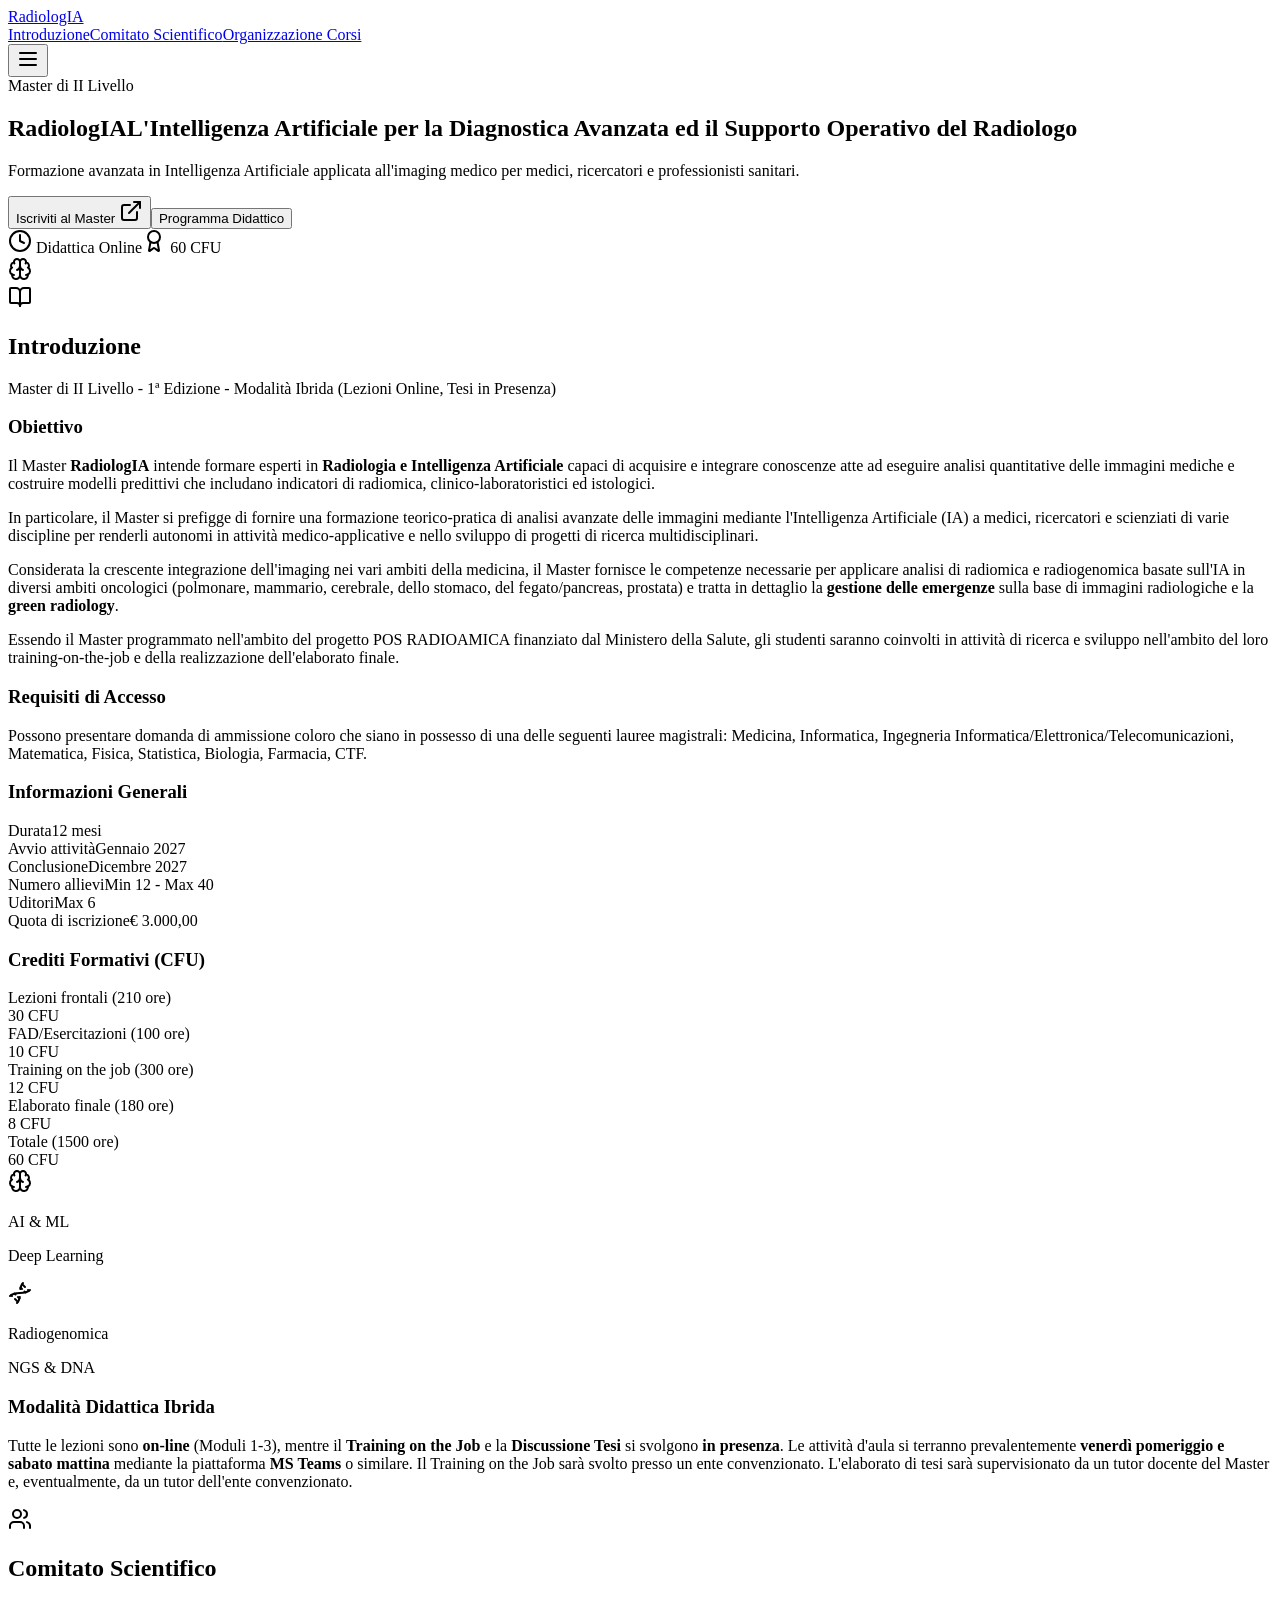
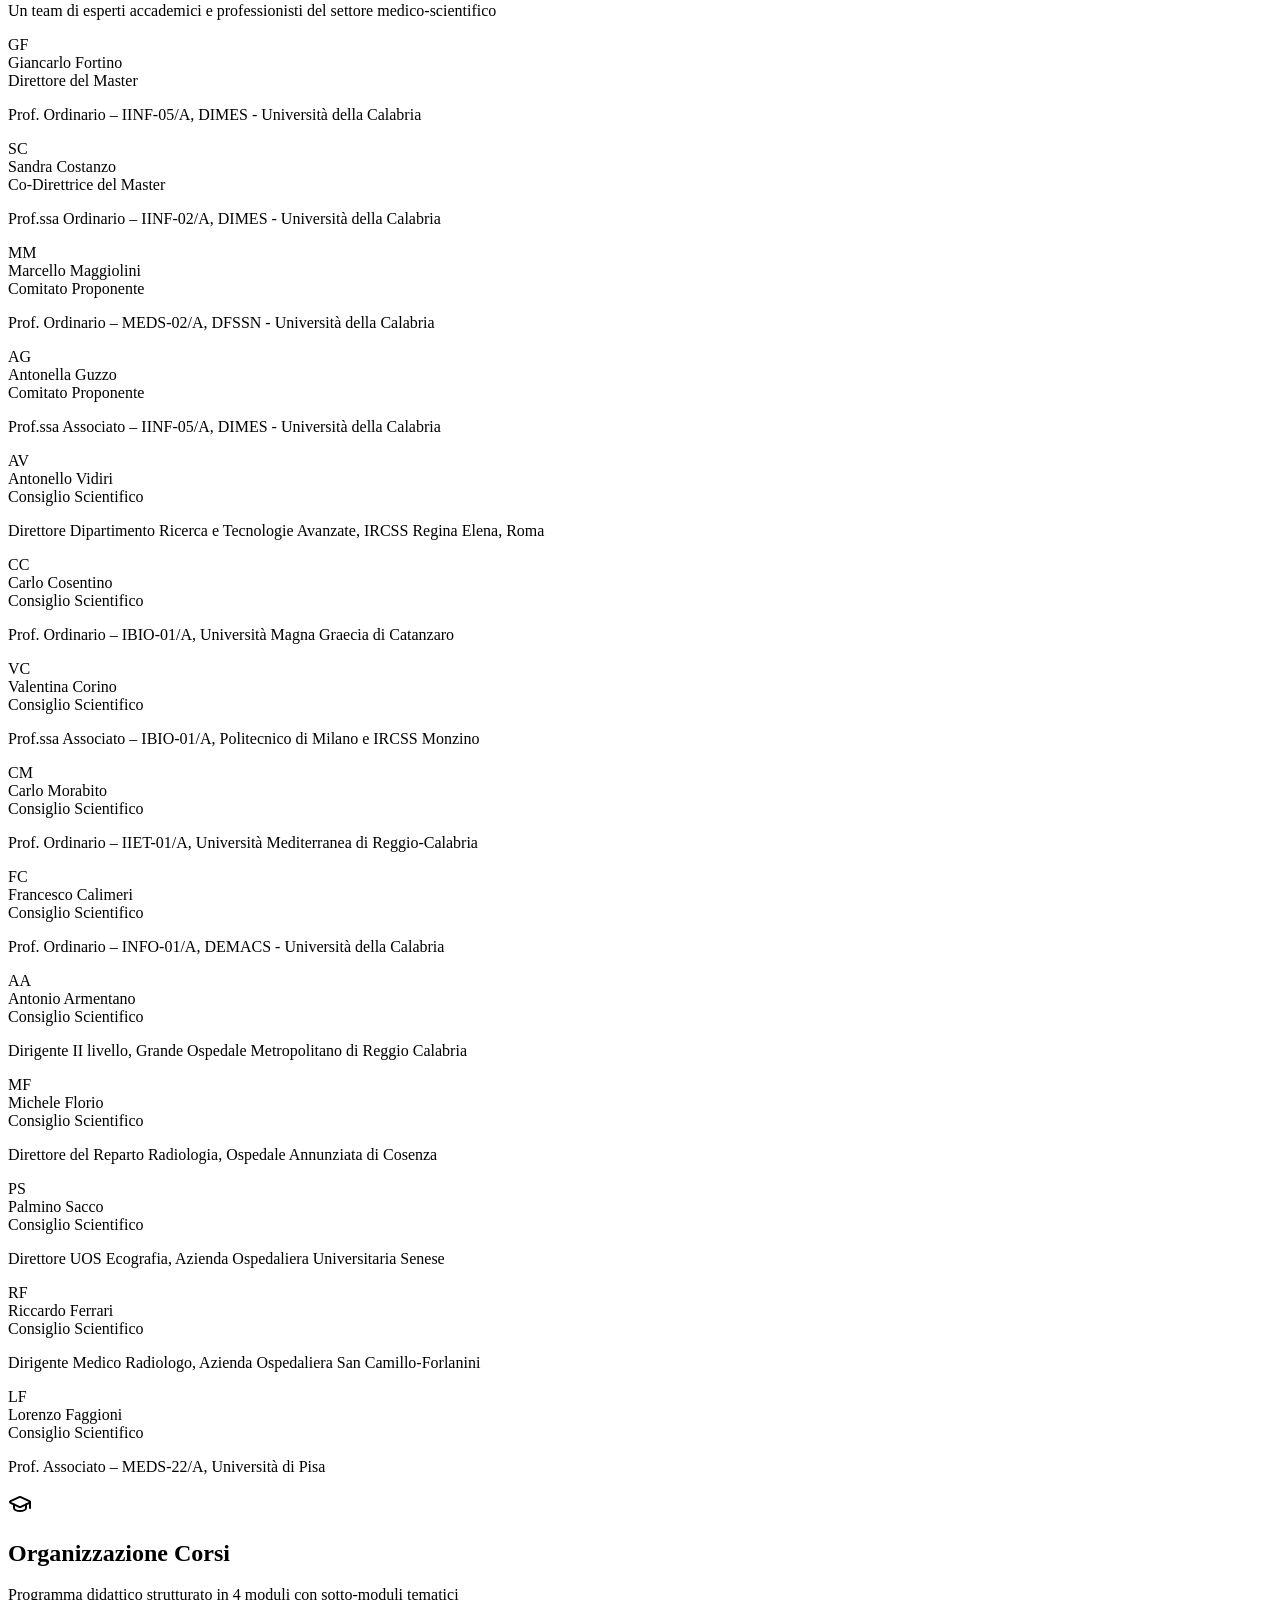
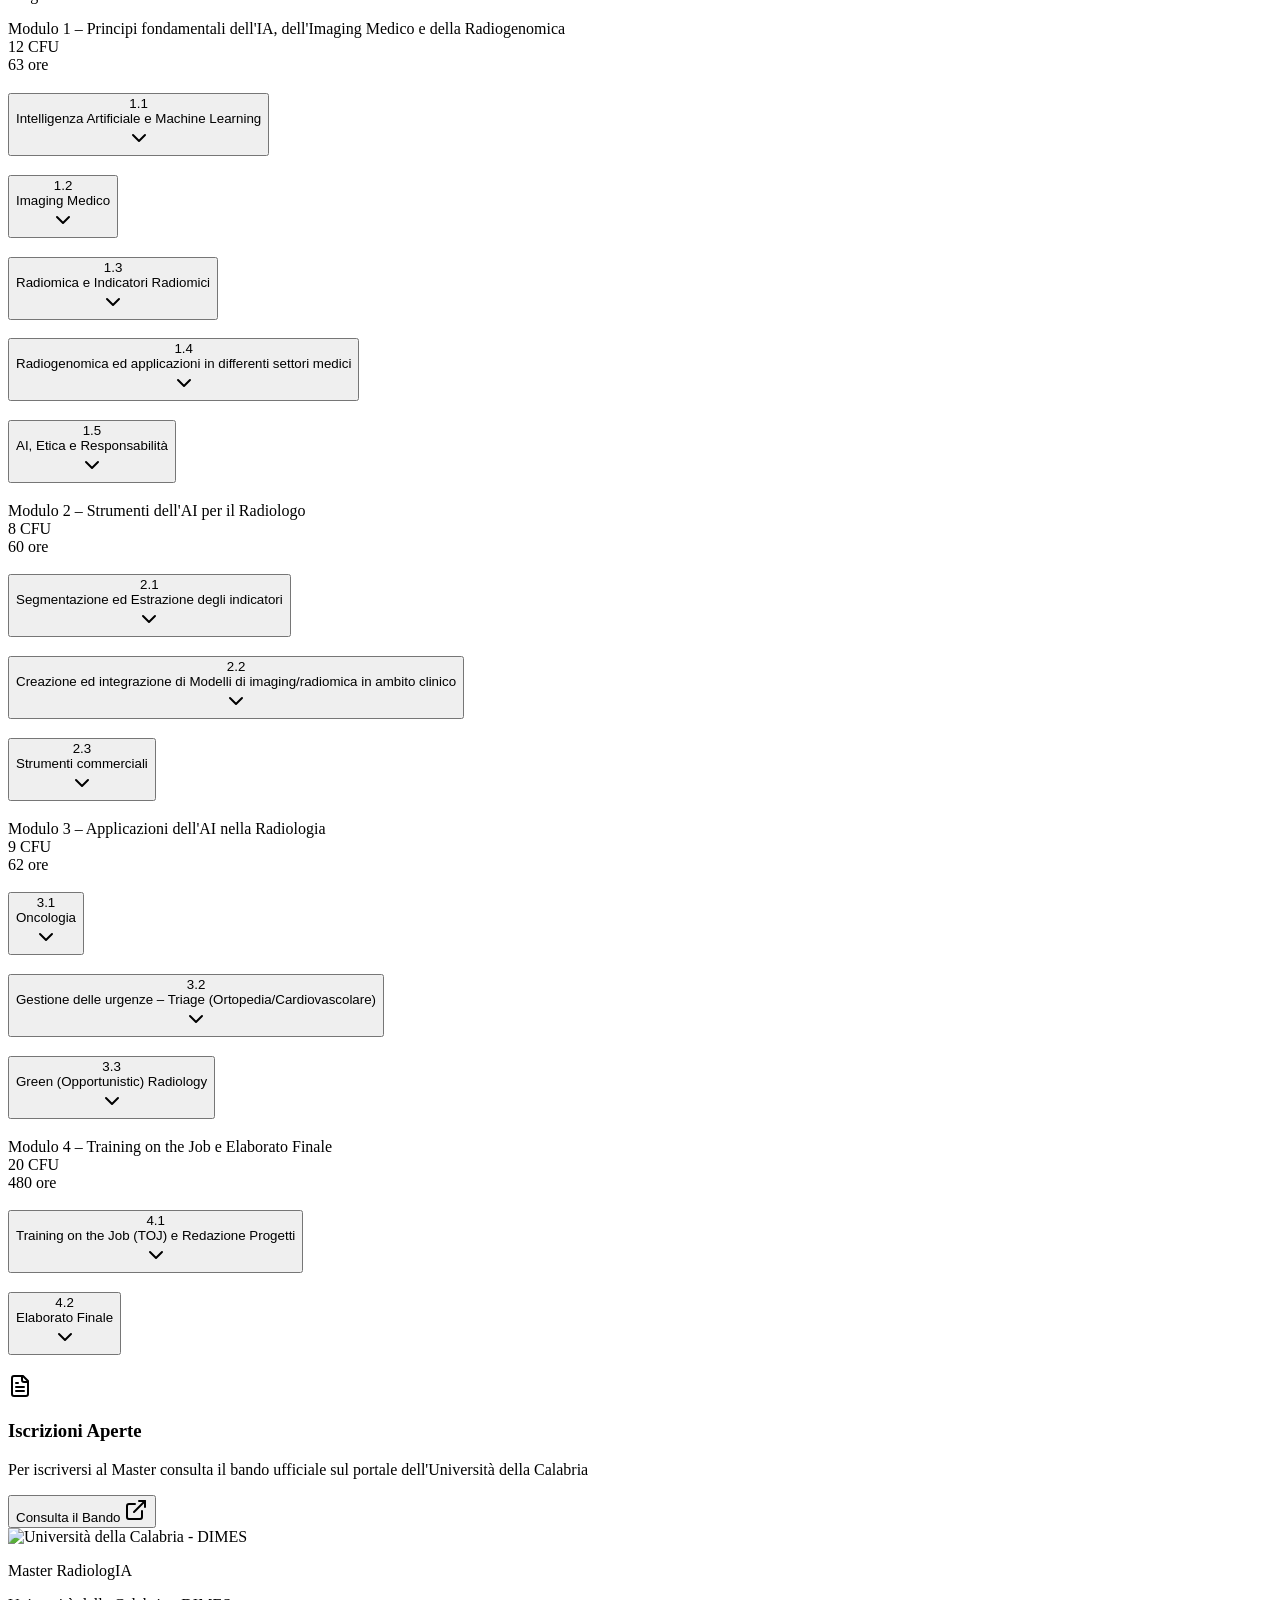
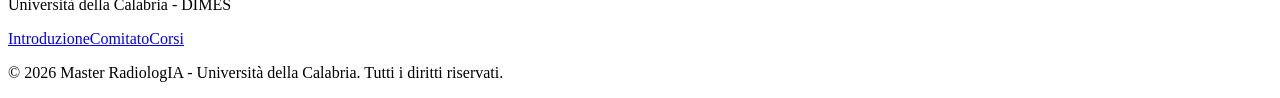
==== index.html @ f0e992d7 "Updates" ====
<!doctype html><html lang="en"><head><meta charset="utf-8"/><meta name="viewport" content="width=device-width,initial-scale=1"/><meta name="theme-color" content="#000000"/><meta name="description" content="A product of emergent.sh"/><link rel="preconnect" href="https://fonts.googleapis.com"/><link rel="preconnect" href="https://fonts.gstatic.com" crossorigin/><link href="https://fonts.googleapis.com/css2?family=Inter:wght@600&display=swap" rel="stylesheet"/><link rel="icon" type="image/png" href="./favicon.png"/><title>RadiologIA</title><meta name="description" content="Radiologia"/><script>window.addEventListener("error",function(e){e.error instanceof DOMException&&"DataCloneError"===e.error.name&&e.message&&e.message.includes("PerformanceServerTiming")&&(e.stopImmediatePropagation(),e.preventDefault())},!0)</script><script src="https://assets.emergent.sh/scripts/emergent-main.js"></script><script defer="defer" src="./static/js/main.edaabd0a.js"></script><link href="./static/css/main.65064b94.css" rel="stylesheet"></head><body><noscript>You need to enable JavaScript to run this app.</noscript><div id="root"></div><script>!function(e,t){var r,s,o,i;t.__SV||(window.posthog=t,t._i=[],t.init=function(n,a,p){function c(e,t){var r=t.split(".");2==r.length&&(e=e[r[0]],t=r[1]),e[t]=function(){e.push([t].concat(Array.prototype.slice.call(arguments,0)))}}(o=e.createElement("script")).type="text/javascript",o.crossOrigin="anonymous",o.async=!0,o.src=a.api_host.replace(".i.posthog.com","-assets.i.posthog.com")+"/static/array.js",(i=e.getElementsByTagName("script")[0]).parentNode.insertBefore(o,i);var g=t;for(void 0!==p?g=t[p]=[]:p="posthog",g.people=g.people||[],g.toString=function(e){var t="posthog";return"posthog"!==p&&(t+="."+p),e||(t+=" (stub)"),t},g.people.toString=function(){return g.toString(1)+".people (stub)"},r="init me ws ys ps bs capture je Di ks register register_once register_for_session unregister unregister_for_session Ps getFeatureFlag getFeatureFlagPayload isFeatureEnabled reloadFeatureFlags updateEarlyAccessFeatureEnrollment getEarlyAccessFeatures on onFeatureFlags onSurveysLoaded onSessionId getSurveys getActiveMatchingSurveys renderSurvey canRenderSurvey canRenderSurveyAsync identify setPersonProperties group resetGroups setPersonPropertiesForFlags resetPersonPropertiesForFlags setGroupPropertiesForFlags resetGroupPropertiesForFlags reset get_distinct_id getGroups get_session_id get_session_replay_url alias set_config startSessionRecording stopSessionRecording sessionRecordingStarted captureException loadToolbar get_property getSessionProperty Es $s createPersonProfile Is opt_in_capturing opt_out_capturing has_opted_in_capturing has_opted_out_capturing clear_opt_in_out_capturing Ss debug xs getPageViewId captureTraceFeedback captureTraceMetric".split(" "),s=0;s<r.length;s++)c(g,r[s]);t._i.push([n,a,p])},t.__SV=1)}(document,window.posthog||[]),posthog.init("phc_xAvL2Iq4tFmANRE7kzbKwaSqp1HJjN7x48s3vr0CMjs",{api_host:"https://us.i.posthog.com",person_profiles:"identified_only",session_recording:{recordCrossOriginIframes:!0,capturePerformance:!1}})</script></body></html>
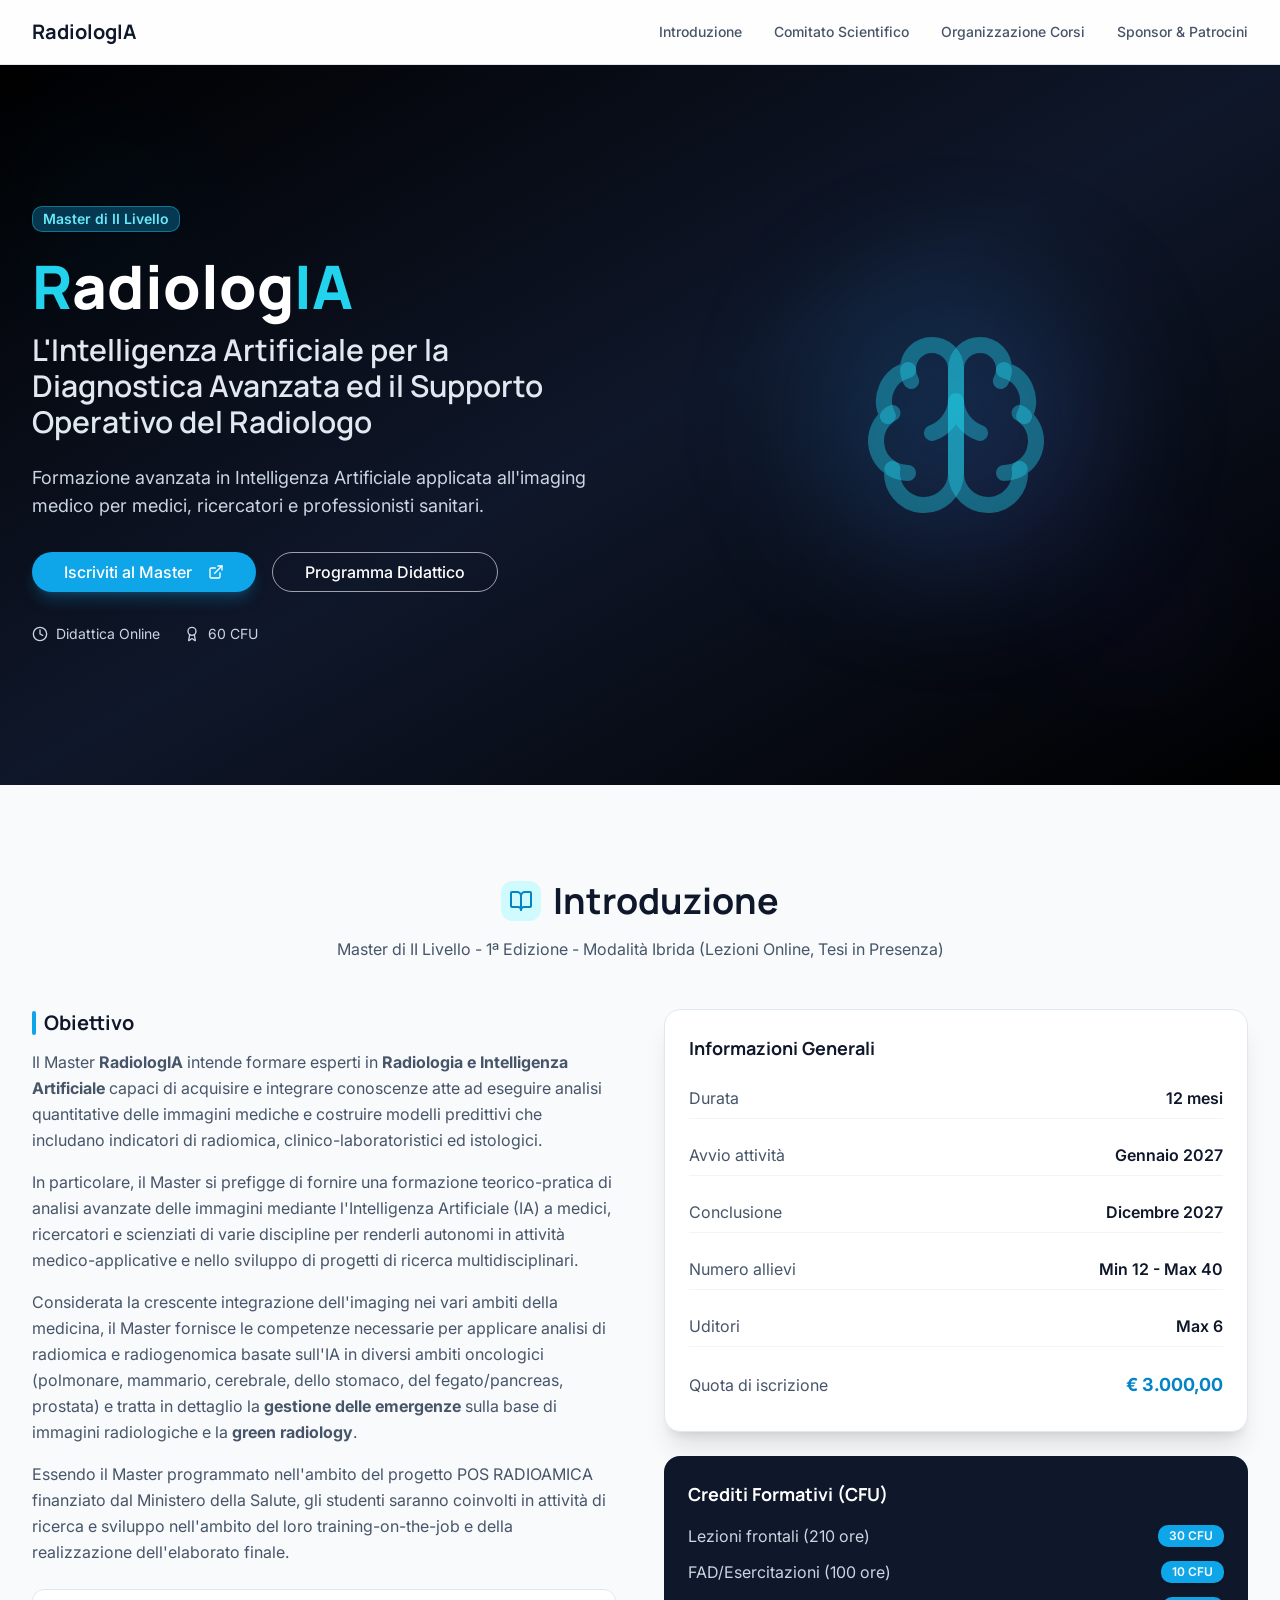
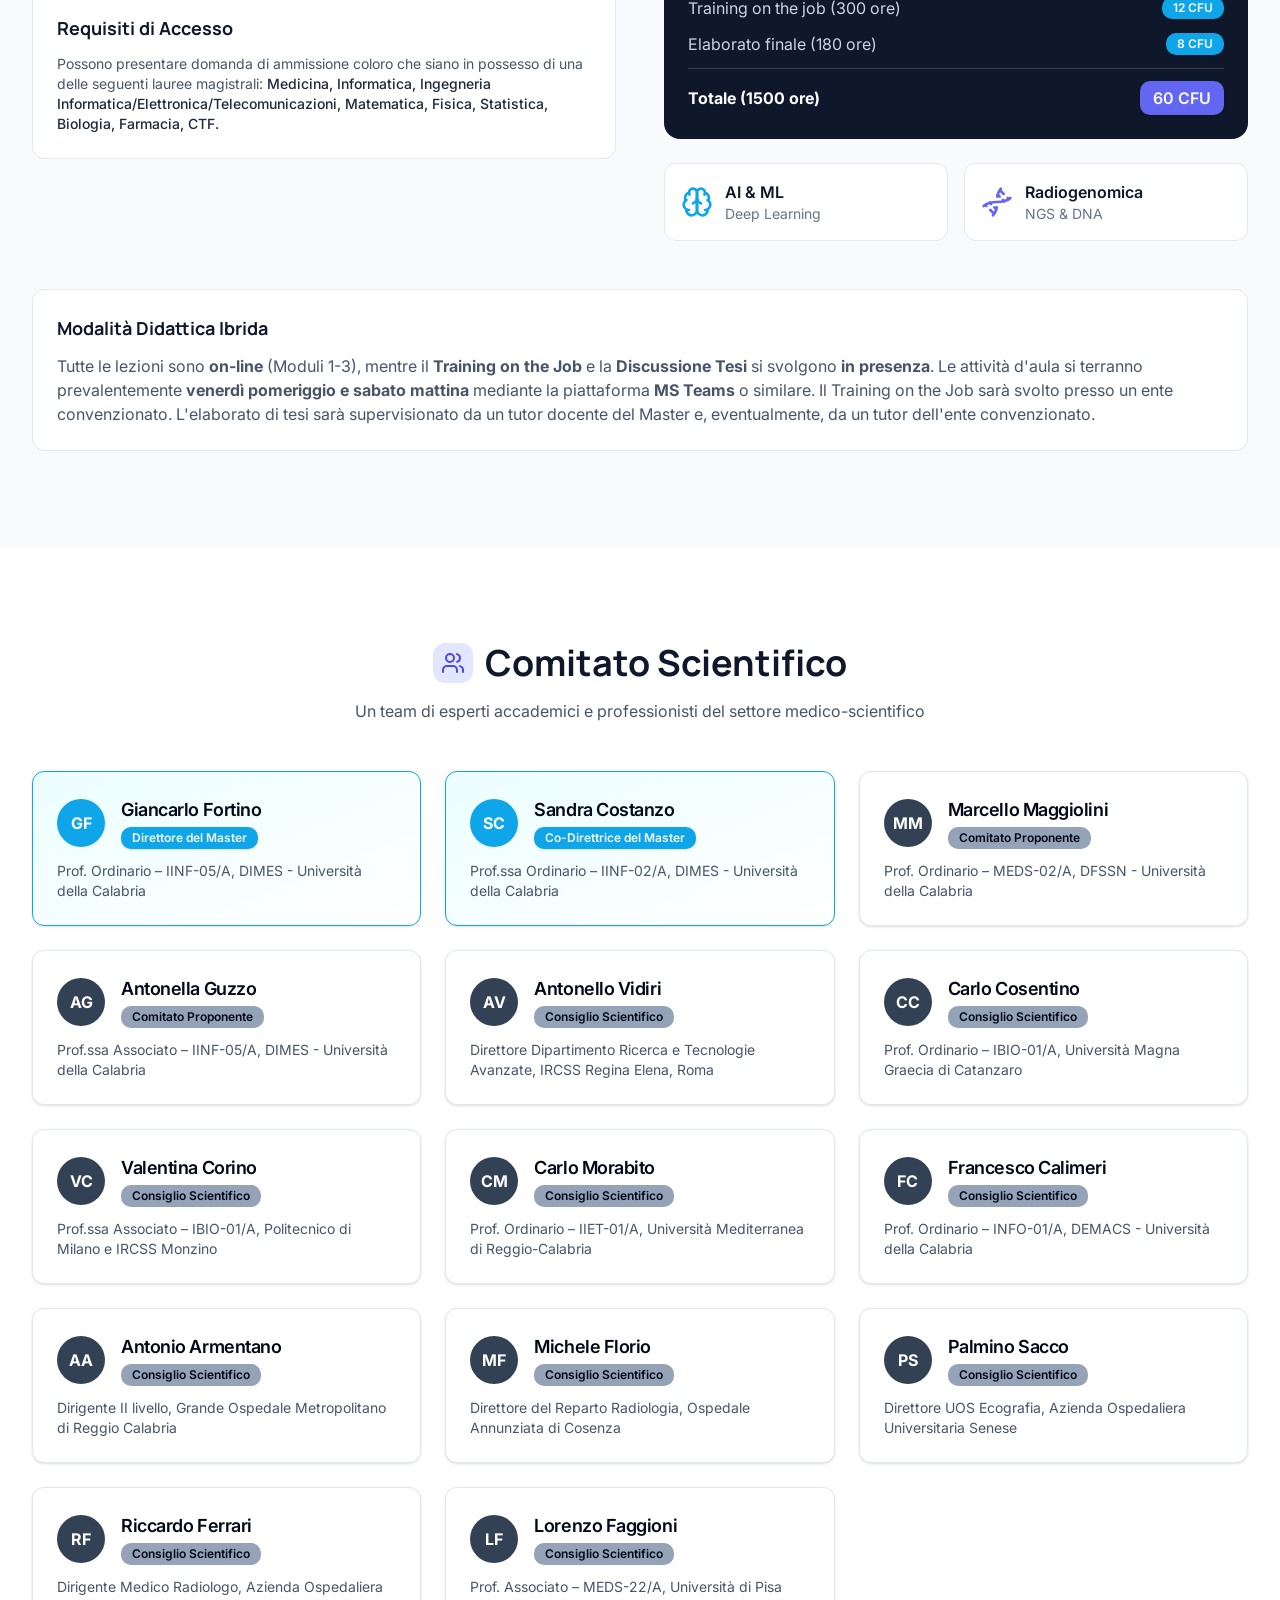
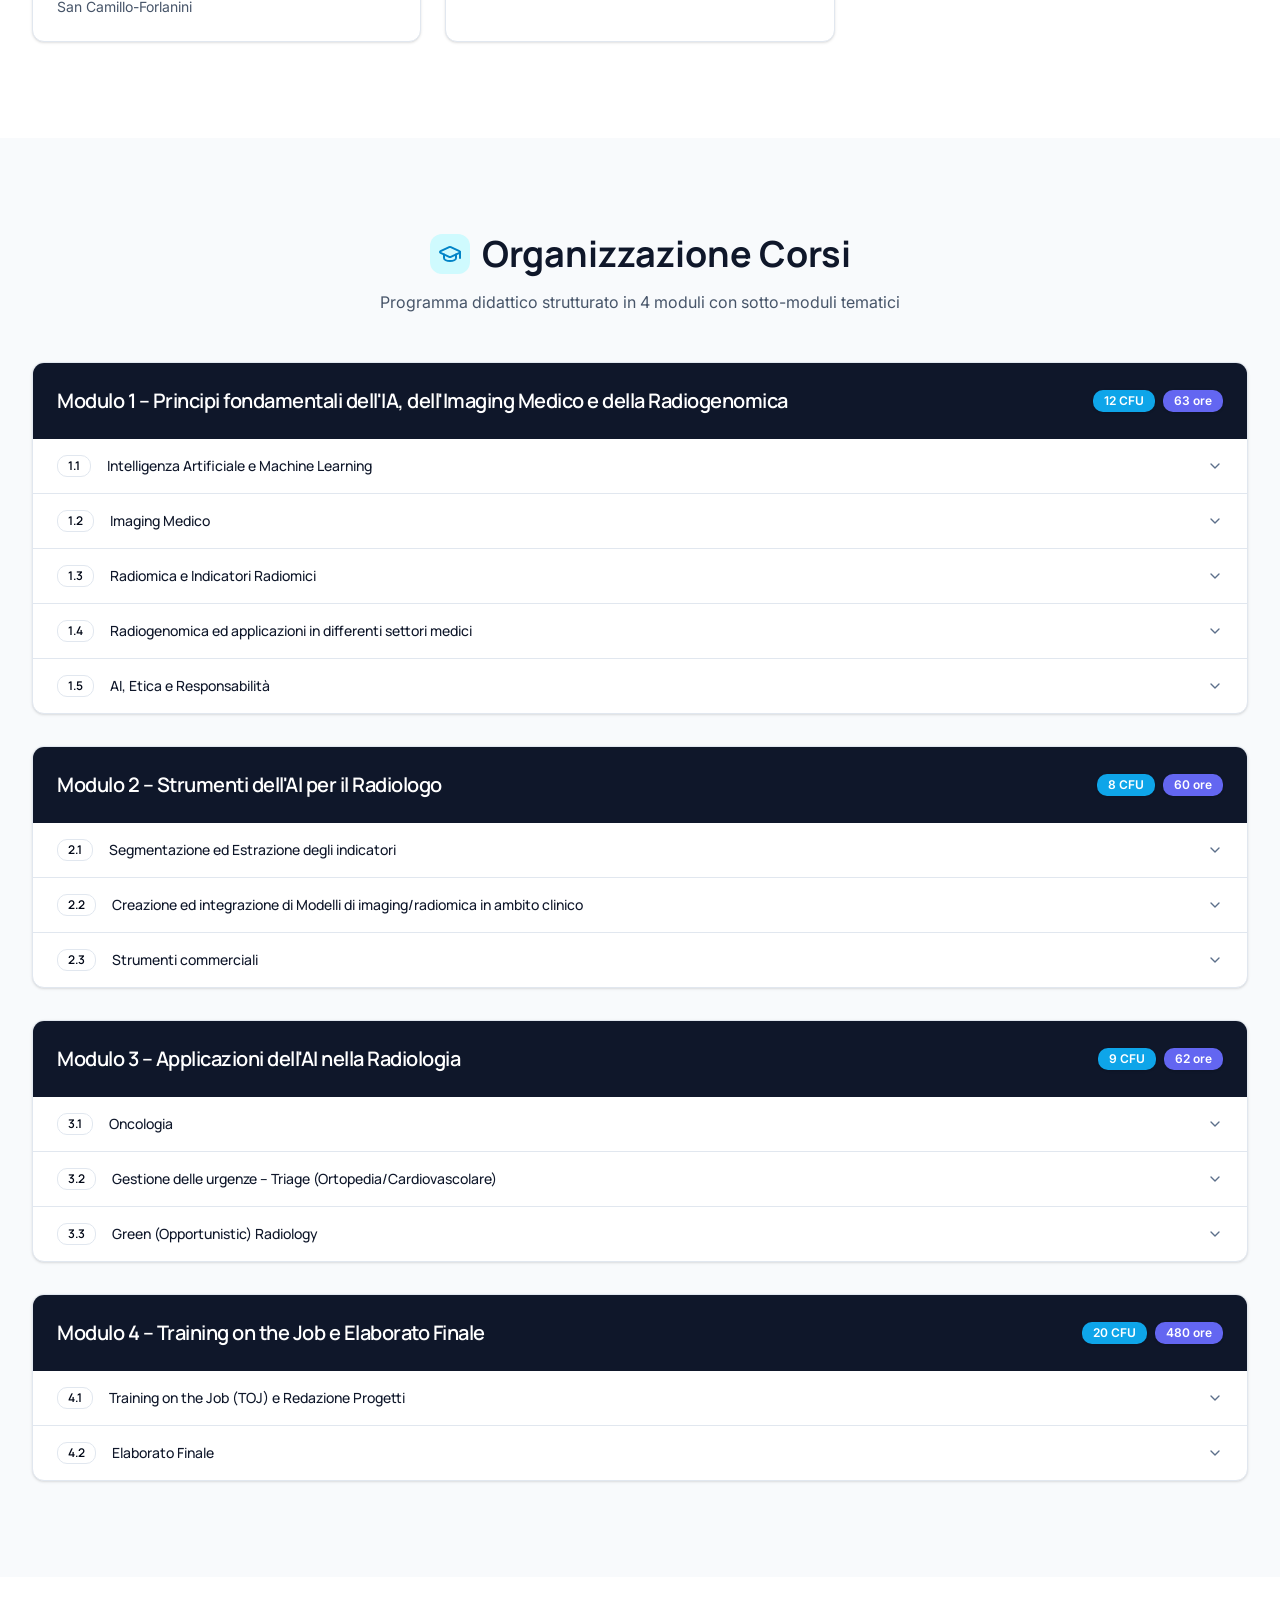
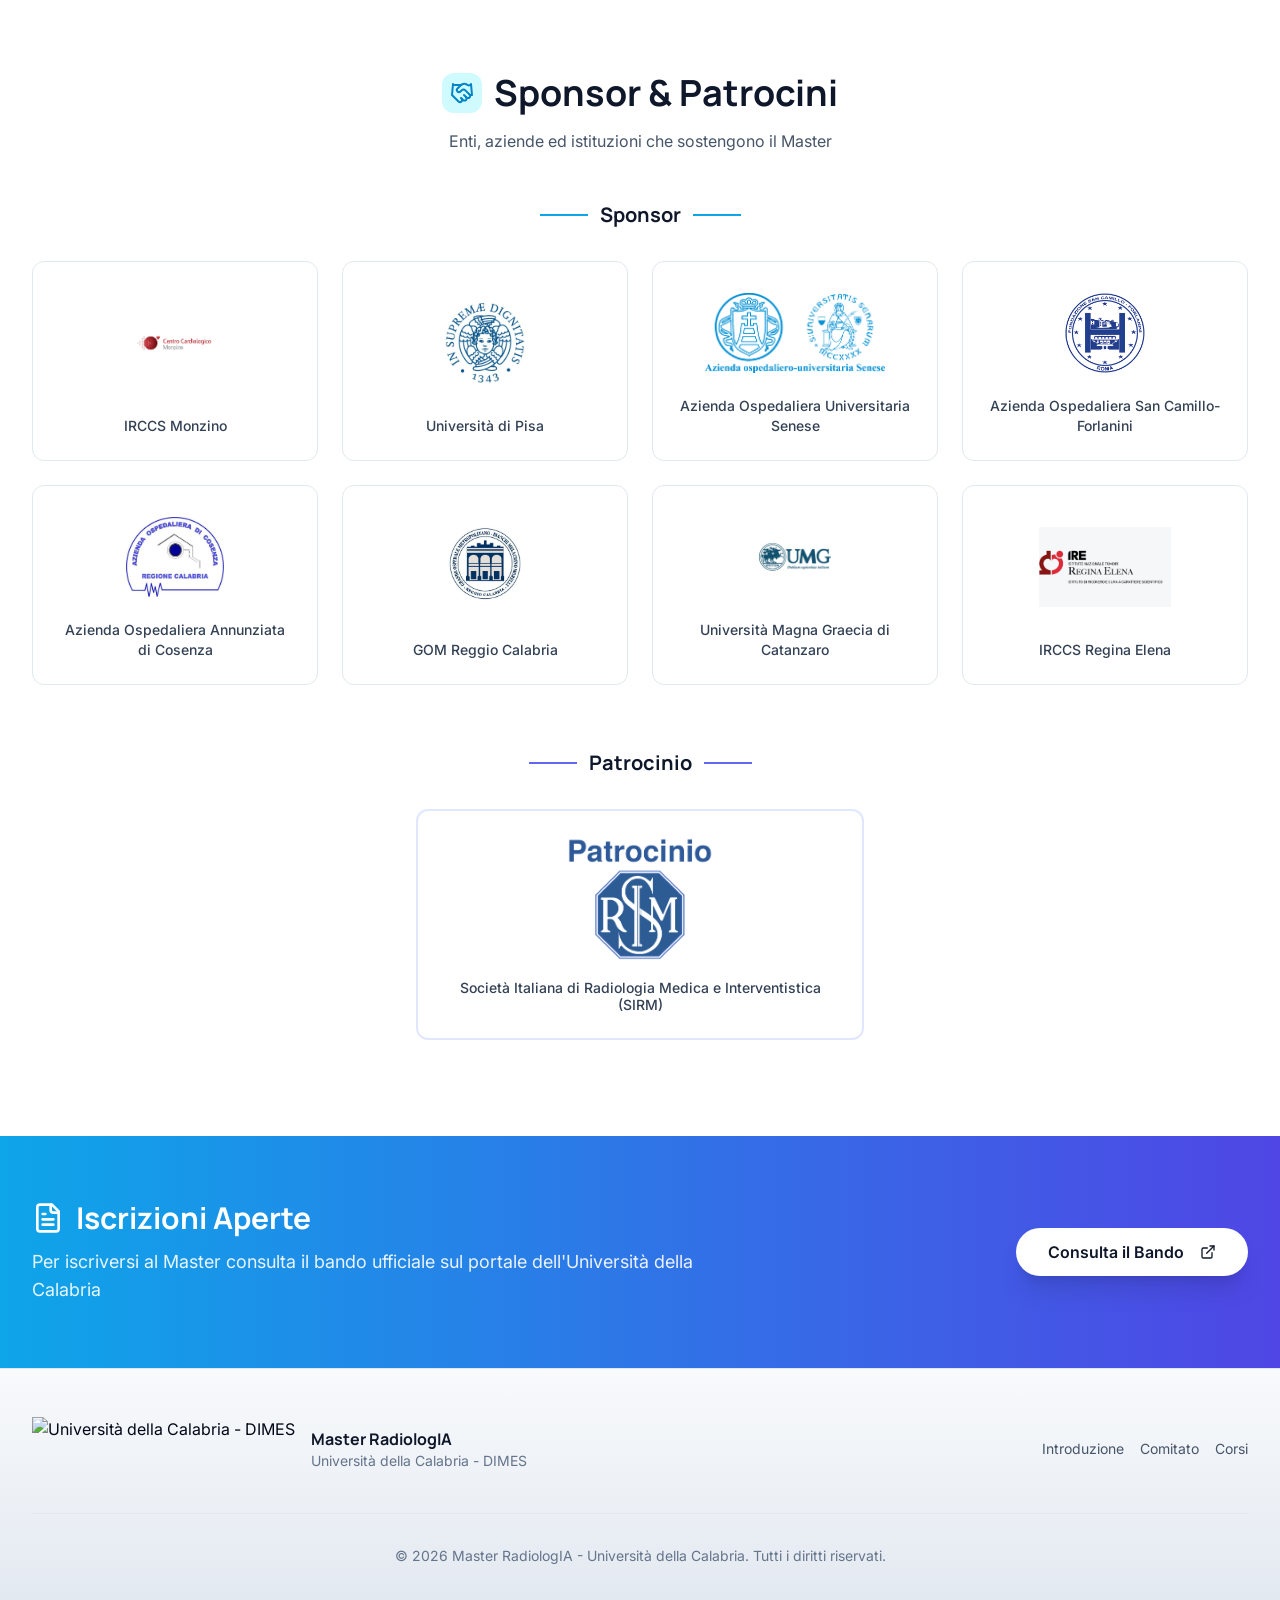
==== commit 796708e4: "Updates" ====
--- a/index.html
+++ b/index.html
@@ -1 +1 @@
-<!doctype html><html lang="en"><head><meta charset="utf-8"/><meta name="viewport" content="width=device-width,initial-scale=1"/><meta name="theme-color" content="#000000"/><meta name="description" content="A product of emergent.sh"/><link rel="preconnect" href="https://fonts.googleapis.com"/><link rel="preconnect" href="https://fonts.gstatic.com" crossorigin/><link href="https://fonts.googleapis.com/css2?family=Inter:wght@600&display=swap" rel="stylesheet"/><link rel="icon" type="image/png" href="./favicon.png"/><title>RadiologIA</title><meta name="description" content="Radiologia"/><script>window.addEventListener("error",function(e){e.error instanceof DOMException&&"DataCloneError"===e.error.name&&e.message&&e.message.includes("PerformanceServerTiming")&&(e.stopImmediatePropagation(),e.preventDefault())},!0)</script><script src="https://assets.emergent.sh/scripts/emergent-main.js"></script><script defer="defer" src="./static/js/main.edaabd0a.js"></script><link href="./static/css/main.65064b94.css" rel="stylesheet"></head><body><noscript>You need to enable JavaScript to run this app.</noscript><div id="root"></div><script>!function(e,t){var r,s,o,i;t.__SV||(window.posthog=t,t._i=[],t.init=function(n,a,p){function c(e,t){var r=t.split(".");2==r.length&&(e=e[r[0]],t=r[1]),e[t]=function(){e.push([t].concat(Array.prototype.slice.call(arguments,0)))}}(o=e.createElement("script")).type="text/javascript",o.crossOrigin="anonymous",o.async=!0,o.src=a.api_host.replace(".i.posthog.com","-assets.i.posthog.com")+"/static/array.js",(i=e.getElementsByTagName("script")[0]).parentNode.insertBefore(o,i);var g=t;for(void 0!==p?g=t[p]=[]:p="posthog",g.people=g.people||[],g.toString=function(e){var t="posthog";return"posthog"!==p&&(t+="."+p),e||(t+=" (stub)"),t},g.people.toString=function(){return g.toString(1)+".people (stub)"},r="init me ws ys ps bs capture je Di ks register register_once register_for_session unregister unregister_for_session Ps getFeatureFlag getFeatureFlagPayload isFeatureEnabled reloadFeatureFlags updateEarlyAccessFeatureEnrollment getEarlyAccessFeatures on onFeatureFlags onSurveysLoaded onSessionId getSurveys getActiveMatchingSurveys renderSurvey canRenderSurvey canRenderSurveyAsync identify setPersonProperties group resetGroups setPersonPropertiesForFlags resetPersonPropertiesForFlags setGroupPropertiesForFlags resetGroupPropertiesForFlags reset get_distinct_id getGroups get_session_id get_session_replay_url alias set_config startSessionRecording stopSessionRecording sessionRecordingStarted captureException loadToolbar get_property getSessionProperty Es $s createPersonProfile Is opt_in_capturing opt_out_capturing has_opted_in_capturing has_opted_out_capturing clear_opt_in_out_capturing Ss debug xs getPageViewId captureTraceFeedback captureTraceMetric".split(" "),s=0;s<r.length;s++)c(g,r[s]);t._i.push([n,a,p])},t.__SV=1)}(document,window.posthog||[]),posthog.init("phc_xAvL2Iq4tFmANRE7kzbKwaSqp1HJjN7x48s3vr0CMjs",{api_host:"https://us.i.posthog.com",person_profiles:"identified_only",session_recording:{recordCrossOriginIframes:!0,capturePerformance:!1}})</script></body></html>+<!doctype html><html lang="en"><head><meta charset="utf-8"/><meta name="viewport" content="width=device-width,initial-scale=1"/><meta name="theme-color" content="#000000"/><meta name="description" content="A product of emergent.sh"/><link rel="preconnect" href="https://fonts.googleapis.com"/><link rel="preconnect" href="https://fonts.gstatic.com" crossorigin/><link href="https://fonts.googleapis.com/css2?family=Inter:wght@600&display=swap" rel="stylesheet"/><title>Emergent | Fullstack App</title><script>window.addEventListener("error",function(e){e.error instanceof DOMException&&"DataCloneError"===e.error.name&&e.message&&e.message.includes("PerformanceServerTiming")&&(e.stopImmediatePropagation(),e.preventDefault())},!0)</script><script src="https://assets.emergent.sh/scripts/emergent-main.js"></script><script defer="defer" src="./static/js/main.3acfd3df.js"></script><link href="./static/css/main.65443273.css" rel="stylesheet"></head><body><noscript>You need to enable JavaScript to run this app.</noscript><div id="root"></div><script>!function(e,t){var r,s,o,i;t.__SV||(window.posthog=t,t._i=[],t.init=function(n,a,p){function c(e,t){var r=t.split(".");2==r.length&&(e=e[r[0]],t=r[1]),e[t]=function(){e.push([t].concat(Array.prototype.slice.call(arguments,0)))}}(o=e.createElement("script")).type="text/javascript",o.crossOrigin="anonymous",o.async=!0,o.src=a.api_host.replace(".i.posthog.com","-assets.i.posthog.com")+"/static/array.js",(i=e.getElementsByTagName("script")[0]).parentNode.insertBefore(o,i);var g=t;for(void 0!==p?g=t[p]=[]:p="posthog",g.people=g.people||[],g.toString=function(e){var t="posthog";return"posthog"!==p&&(t+="."+p),e||(t+=" (stub)"),t},g.people.toString=function(){return g.toString(1)+".people (stub)"},r="init me ws ys ps bs capture je Di ks register register_once register_for_session unregister unregister_for_session Ps getFeatureFlag getFeatureFlagPayload isFeatureEnabled reloadFeatureFlags updateEarlyAccessFeatureEnrollment getEarlyAccessFeatures on onFeatureFlags onSurveysLoaded onSessionId getSurveys getActiveMatchingSurveys renderSurvey canRenderSurvey canRenderSurveyAsync identify setPersonProperties group resetGroups setPersonPropertiesForFlags resetPersonPropertiesForFlags setGroupPropertiesForFlags resetGroupPropertiesForFlags reset get_distinct_id getGroups get_session_id get_session_replay_url alias set_config startSessionRecording stopSessionRecording sessionRecordingStarted captureException loadToolbar get_property getSessionProperty Es $s createPersonProfile Is opt_in_capturing opt_out_capturing has_opted_in_capturing has_opted_out_capturing clear_opt_in_out_capturing Ss debug xs getPageViewId captureTraceFeedback captureTraceMetric".split(" "),s=0;s<r.length;s++)c(g,r[s]);t._i.push([n,a,p])},t.__SV=1)}(document,window.posthog||[]),posthog.init("phc_xAvL2Iq4tFmANRE7kzbKwaSqp1HJjN7x48s3vr0CMjs",{api_host:"https://us.i.posthog.com",person_profiles:"identified_only",session_recording:{recordCrossOriginIframes:!0,capturePerformance:!1}})</script></body></html>
--- a/static/css/main.65443273.css
+++ b/static/css/main.65443273.css
@@ -0,0 +1,6 @@
+@import url(https://fonts.googleapis.com/css2?family=Inter:wght@400;500;600&family=Manrope:wght@600;700;800&display=swap);*,:after,:before{--tw-border-spacing-x:0;--tw-border-spacing-y:0;--tw-translate-x:0;--tw-translate-y:0;--tw-rotate:0;--tw-skew-x:0;--tw-skew-y:0;--tw-scale-x:1;--tw-scale-y:1;--tw-pan-x: ;--tw-pan-y: ;--tw-pinch-zoom: ;--tw-scroll-snap-strictness:proximity;--tw-gradient-from-position: ;--tw-gradient-via-position: ;--tw-gradient-to-position: ;--tw-ordinal: ;--tw-slashed-zero: ;--tw-numeric-figure: ;--tw-numeric-spacing: ;--tw-numeric-fraction: ;--tw-ring-inset: ;--tw-ring-offset-width:0px;--tw-ring-offset-color:#fff;--tw-ring-color:#3b82f680;--tw-ring-offset-shadow:0 0 #0000;--tw-ring-shadow:0 0 #0000;--tw-shadow:0 0 #0000;--tw-shadow-colored:0 0 #0000;--tw-blur: ;--tw-brightness: ;--tw-contrast: ;--tw-grayscale: ;--tw-hue-rotate: ;--tw-invert: ;--tw-saturate: ;--tw-sepia: ;--tw-drop-shadow: ;--tw-backdrop-blur: ;--tw-backdrop-brightness: ;--tw-backdrop-contrast: ;--tw-backdrop-grayscale: ;--tw-backdrop-hue-rotate: ;--tw-backdrop-invert: ;--tw-backdrop-opacity: ;--tw-backdrop-saturate: ;--tw-backdrop-sepia: ;--tw-contain-size: ;--tw-contain-layout: ;--tw-contain-paint: ;--tw-contain-style: }::backdrop{--tw-border-spacing-x:0;--tw-border-spacing-y:0;--tw-translate-x:0;--tw-translate-y:0;--tw-rotate:0;--tw-skew-x:0;--tw-skew-y:0;--tw-scale-x:1;--tw-scale-y:1;--tw-pan-x: ;--tw-pan-y: ;--tw-pinch-zoom: ;--tw-scroll-snap-strictness:proximity;--tw-gradient-from-position: ;--tw-gradient-via-position: ;--tw-gradient-to-position: ;--tw-ordinal: ;--tw-slashed-zero: ;--tw-numeric-figure: ;--tw-numeric-spacing: ;--tw-numeric-fraction: ;--tw-ring-inset: ;--tw-ring-offset-width:0px;--tw-ring-offset-color:#fff;--tw-ring-color:#3b82f680;--tw-ring-offset-shadow:0 0 #0000;--tw-ring-shadow:0 0 #0000;--tw-shadow:0 0 #0000;--tw-shadow-colored:0 0 #0000;--tw-blur: ;--tw-brightness: ;--tw-contrast: ;--tw-grayscale: ;--tw-hue-rotate: ;--tw-invert: ;--tw-saturate: ;--tw-sepia: ;--tw-drop-shadow: ;--tw-backdrop-blur: ;--tw-backdrop-brightness: ;--tw-backdrop-contrast: ;--tw-backdrop-grayscale: ;--tw-backdrop-hue-rotate: ;--tw-backdrop-invert: ;--tw-backdrop-opacity: ;--tw-backdrop-saturate: ;--tw-backdrop-sepia: ;--tw-contain-size: ;--tw-contain-layout: ;--tw-contain-paint: ;--tw-contain-style: }
+
+/*
+! tailwindcss v3.4.19 | MIT License | https://tailwindcss.com
+*/*,:after,:before{border:0 solid #e5e7eb;box-sizing:border-box}:after,:before{--tw-content:""}:host,html{-webkit-text-size-adjust:100%;font-feature-settings:normal;-webkit-tap-highlight-color:transparent;font-family:Inter,sans-serif;font-variation-settings:normal;line-height:1.5;tab-size:4}body{line-height:inherit}hr{border-top-width:1px;color:inherit;height:0}abbr:where([title]){-webkit-text-decoration:underline dotted;text-decoration:underline dotted}h1,h2,h3,h4,h5,h6{font-size:inherit;font-weight:inherit}a{color:inherit;text-decoration:inherit}b,strong{font-weight:bolder}code,kbd,pre,samp{font-feature-settings:normal;font-family:ui-monospace,SFMono-Regular,Menlo,Monaco,Consolas,Liberation Mono,Courier New,monospace;font-size:1em;font-variation-settings:normal}small{font-size:80%}sub,sup{font-size:75%;line-height:0;position:relative;vertical-align:initial}sub{bottom:-.25em}sup{top:-.5em}table{border-collapse:collapse;border-color:inherit;text-indent:0}button,input,optgroup,select,textarea{font-feature-settings:inherit;color:inherit;font-family:inherit;font-size:100%;font-variation-settings:inherit;font-weight:inherit;letter-spacing:inherit;line-height:inherit;margin:0;padding:0}button,select{text-transform:none}button,input:where([type=button]),input:where([type=reset]),input:where([type=submit]){-webkit-appearance:button;background-color:initial;background-image:none}:-moz-focusring{outline:auto}:-moz-ui-invalid{box-shadow:none}progress{vertical-align:initial}::-webkit-inner-spin-button,::-webkit-outer-spin-button{height:auto}[type=search]{-webkit-appearance:textfield;outline-offset:-2px}::-webkit-search-decoration{-webkit-appearance:none}::-webkit-file-upload-button{-webkit-appearance:button;font:inherit}summary{display:list-item}blockquote,dd,dl,figure,h1,h2,h3,h4,h5,h6,hr,p,pre{margin:0}fieldset{margin:0}fieldset,legend{padding:0}menu,ol,ul{list-style:none;margin:0;padding:0}dialog{padding:0}textarea{resize:vertical}input::placeholder,textarea::placeholder{color:#9ca3af;opacity:1}[role=button],button{cursor:pointer}:disabled{cursor:default}audio,canvas,embed,iframe,img,object,svg,video{display:block;vertical-align:middle}img,video{height:auto;max-width:100%}[hidden]:where(:not([hidden=until-found])){display:none}:root{--background:210 40% 98%;--foreground:222 84% 5%;--card:0 0% 100%;--card-foreground:222 84% 5%;--popover:0 0% 100%;--popover-foreground:222 84% 5%;--primary:222 84% 5%;--primary-foreground:210 40% 98%;--secondary:215 20% 65%;--secondary-foreground:222 84% 5%;--muted:210 40% 96%;--muted-foreground:215 20% 45%;--accent:199 89% 48%;--accent-foreground:0 0% 100%;--destructive:0 84% 60%;--destructive-foreground:0 0% 98%;--border:214 32% 91%;--input:214 32% 91%;--ring:199 89% 48%;--chart-1:12 76% 61%;--chart-2:173 58% 39%;--chart-3:197 37% 24%;--chart-4:43 74% 66%;--chart-5:27 87% 67%;--radius:0.75rem}*{border-color:#e1e7ef;border-color:hsl(var(--border))}body{background-color:#f8fafc;background-color:hsl(var(--background));color:#020817;color:hsl(var(--foreground))}h1,h2,h3,h4,h5,h6{font-family:Manrope,sans-serif}[data-debug-wrapper=true]{display:contents!important}[data-debug-wrapper=true]>*{border:inherit;column-gap:inherit;gap:inherit;margin:inherit;padding:inherit;row-gap:inherit}.sr-only{clip:rect(0,0,0,0);border-width:0;height:1px;margin:-1px;overflow:hidden;padding:0;position:absolute;white-space:nowrap;width:1px}.pointer-events-none{pointer-events:none}.pointer-events-auto{pointer-events:auto}.visible{visibility:visible}.invisible{visibility:hidden}.fixed{position:fixed}.absolute{position:absolute}.relative{position:relative}.sticky{position:-webkit-sticky;position:sticky}.inset-0{inset:0}.inset-x-0{left:0;right:0}.inset-y-0{bottom:0;top:0}.-bottom-12{bottom:-3rem}.-left-12{left:-3rem}.-right-12{right:-3rem}.-top-12{top:-3rem}.bottom-0{bottom:0}.bottom-20{bottom:5rem}.left-0{left:0}.left-1{left:.25rem}.left-1\/2{left:50%}.left-10{left:2.5rem}.left-2{left:.5rem}.left-\[50\%\]{left:50%}.right-0{right:0}.right-1{right:.25rem}.right-10{right:2.5rem}.right-2{right:.5rem}.right-4{right:1rem}.top-0{top:0}.top-1{top:.25rem}.top-1\/2{top:50%}.top-20{top:5rem}.top-4{top:1rem}.top-\[1px\]{top:1px}.top-\[50\%\]{top:50%}.top-\[60\%\]{top:60%}.top-full{top:100%}.z-10{z-index:10}.z-50{z-index:50}.z-\[100\]{z-index:100}.z-\[1\]{z-index:1}.order-1{order:1}.order-2{order:2}.-mx-1{margin-left:-.25rem;margin-right:-.25rem}.mx-auto{margin-left:auto;margin-right:auto}.my-1{margin-bottom:.25rem;margin-top:.25rem}.my-2{margin-bottom:.5rem;margin-top:.5rem}.my-8{margin-bottom:2rem;margin-top:2rem}.-ml-4{margin-left:-1rem}.-mt-4{margin-top:-1rem}.mb-1{margin-bottom:.25rem}.mb-12{margin-bottom:3rem}.mb-16{margin-bottom:4rem}.mb-2{margin-bottom:.5rem}.mb-3{margin-bottom:.75rem}.mb-4{margin-bottom:1rem}.mb-6{margin-bottom:1.5rem}.mb-8{margin-bottom:2rem}.ml-1{margin-left:.25rem}.ml-2{margin-left:.5rem}.ml-auto{margin-left:auto}.mr-2{margin-right:.5rem}.mt-0\.5{margin-top:.125rem}.mt-1\.5{margin-top:.375rem}.mt-12{margin-top:3rem}.mt-2{margin-top:.5rem}.mt-24{margin-top:6rem}.mt-3{margin-top:.75rem}.mt-4{margin-top:1rem}.mt-6{margin-top:1.5rem}.mt-auto{margin-top:auto}.block{display:block}.flex{display:flex}.inline-flex{display:inline-flex}.table{display:table}.grid{display:grid}.hidden{display:none}.aspect-square{aspect-ratio:1/1}.h-0\.5{height:.125rem}.h-1\.5{height:.375rem}.h-10{height:2.5rem}.h-12{height:3rem}.h-16{height:4rem}.h-2{height:.5rem}.h-2\.5{height:.625rem}.h-3{height:.75rem}.h-3\.5{height:.875rem}.h-32{height:8rem}.h-4{height:1rem}.h-48{height:12rem}.h-5{height:1.25rem}.h-6{height:1.5rem}.h-7{height:1.75rem}.h-72{height:18rem}.h-8{height:2rem}.h-9{height:2.25rem}.h-\[1px\]{height:1px}.h-\[600px\]{height:600px}.h-\[var\(--radix-navigation-menu-viewport-height\)\]{height:var(--radix-navigation-menu-viewport-height)}.h-\[var\(--radix-select-trigger-height\)\]{height:var(--radix-select-trigger-height)}.h-auto{height:auto}.h-full{height:100%}.h-px{height:1px}.max-h-20{max-height:5rem}.max-h-32{max-height:8rem}.max-h-\[--radix-context-menu-content-available-height\]{max-height:var(--radix-context-menu-content-available-height)}.max-h-\[--radix-select-content-available-height\]{max-height:var(--radix-select-content-available-height)}.max-h-\[300px\]{max-height:300px}.max-h-\[var\(--radix-dropdown-menu-content-available-height\)\]{max-height:var(--radix-dropdown-menu-content-available-height)}.max-h-screen{max-height:100vh}.min-h-\[200px\]{min-height:200px}.min-h-\[220px\]{min-height:220px}.min-h-\[60px\]{min-height:60px}.min-h-\[90vh\]{min-height:90vh}.min-h-screen{min-height:100vh}.w-1{width:.25rem}.w-10{width:2.5rem}.w-12{width:3rem}.w-2{width:.5rem}.w-2\.5{width:.625rem}.w-3{width:.75rem}.w-3\.5{width:.875rem}.w-3\/4{width:75%}.w-32{width:8rem}.w-4{width:1rem}.w-48{width:12rem}.w-5{width:1.25rem}.w-6{width:1.5rem}.w-64{width:16rem}.w-7{width:1.75rem}.w-72{width:18rem}.w-8{width:2rem}.w-9{width:2.25rem}.w-\[100px\]{width:100px}.w-\[1px\]{width:1px}.w-auto{width:auto}.w-full{width:100%}.w-max{width:-webkit-max-content;width:max-content}.w-px{width:1px}.min-w-0{min-width:0}.min-w-10{min-width:2.5rem}.min-w-8{min-width:2rem}.min-w-9{min-width:2.25rem}.min-w-\[12rem\]{min-width:12rem}.min-w-\[8rem\]{min-width:8rem}.min-w-\[var\(--radix-select-trigger-width\)\]{min-width:var(--radix-select-trigger-width)}.max-w-2xl{max-width:42rem}.max-w-3xl{max-width:48rem}.max-w-4xl{max-width:56rem}.max-w-7xl{max-width:80rem}.max-w-full{max-width:100%}.max-w-lg{max-width:32rem}.max-w-max{max-width:-webkit-max-content;max-width:max-content}.max-w-md{max-width:28rem}.max-w-xl{max-width:36rem}.flex-1{flex:1 1}.shrink-0{flex-shrink:0}.grow{flex-grow:1}.grow-0{flex-grow:0}.basis-full{flex-basis:100%}.caption-bottom{caption-side:bottom}.border-collapse{border-collapse:collapse}.origin-\[--radix-context-menu-content-transform-origin\]{transform-origin:var(--radix-context-menu-content-transform-origin)}.origin-\[--radix-dropdown-menu-content-transform-origin\]{transform-origin:var(--radix-dropdown-menu-content-transform-origin)}.origin-\[--radix-hover-card-content-transform-origin\]{transform-origin:var(--radix-hover-card-content-transform-origin)}.origin-\[--radix-menubar-content-transform-origin\]{transform-origin:var(--radix-menubar-content-transform-origin)}.origin-\[--radix-popover-content-transform-origin\]{transform-origin:var(--radix-popover-content-transform-origin)}.origin-\[--radix-select-content-transform-origin\]{transform-origin:var(--radix-select-content-transform-origin)}.origin-\[--radix-tooltip-content-transform-origin\]{transform-origin:var(--radix-tooltip-content-transform-origin)}.-translate-x-1\/2{--tw-translate-x:-50%}.-translate-x-1\/2,.-translate-y-1\/2{transform:translate(var(--tw-translate-x),var(--tw-translate-y)) rotate(var(--tw-rotate)) skewX(var(--tw-skew-x)) skewY(var(--tw-skew-y)) scaleX(var(--tw-scale-x)) scaleY(var(--tw-scale-y))}.-translate-y-1\/2{--tw-translate-y:-50%}.translate-x-\[-50\%\]{--tw-translate-x:-50%}.translate-x-\[-50\%\],.translate-y-\[-50\%\]{transform:translate(var(--tw-translate-x),var(--tw-translate-y)) rotate(var(--tw-rotate)) skewX(var(--tw-skew-x)) skewY(var(--tw-skew-y)) scaleX(var(--tw-scale-x)) scaleY(var(--tw-scale-y))}.translate-y-\[-50\%\]{--tw-translate-y:-50%}.rotate-45{--tw-rotate:45deg}.rotate-45,.rotate-90{transform:translate(var(--tw-translate-x),var(--tw-translate-y)) rotate(var(--tw-rotate)) skewX(var(--tw-skew-x)) skewY(var(--tw-skew-y)) scaleX(var(--tw-scale-x)) scaleY(var(--tw-scale-y))}.rotate-90{--tw-rotate:90deg}.rotate-\[-90deg\]{--tw-rotate:-90deg}.rotate-\[-90deg\],.transform{transform:translate(var(--tw-translate-x),var(--tw-translate-y)) rotate(var(--tw-rotate)) skewX(var(--tw-skew-x)) skewY(var(--tw-skew-y)) scaleX(var(--tw-scale-x)) scaleY(var(--tw-scale-y))}@keyframes fade-in-up{0%{opacity:0;transform:translateY(20px)}to{opacity:1;transform:translateY(0)}}.animate-fade-in-up{animation:fade-in-up .6s ease-out forwards}@keyframes pulse{50%{opacity:.5}}.animate-pulse{animation:pulse 2s cubic-bezier(.4,0,.6,1) infinite}.cursor-default{cursor:default}.cursor-pointer{cursor:pointer}.touch-none{touch-action:none}.select-none{-webkit-user-select:none;user-select:none}.list-none{list-style-type:none}.grid-cols-1{grid-template-columns:repeat(1,minmax(0,1fr))}.grid-cols-2{grid-template-columns:repeat(2,minmax(0,1fr))}.flex-row{flex-direction:row}.flex-col{flex-direction:column}.flex-col-reverse{flex-direction:column-reverse}.flex-wrap{flex-wrap:wrap}.items-start{align-items:flex-start}.items-end{align-items:flex-end}.items-center{align-items:center}.justify-center{justify-content:center}.justify-between{justify-content:space-between}.gap-1{gap:.25rem}.gap-1\.5{gap:.375rem}.gap-12{gap:3rem}.gap-2{gap:.5rem}.gap-3{gap:.75rem}.gap-4{gap:1rem}.gap-6{gap:1.5rem}.gap-8{gap:2rem}.space-x-1>:not([hidden])~:not([hidden]){--tw-space-x-reverse:0;margin-left:calc(.25rem*(1 - var(--tw-space-x-reverse)));margin-right:calc(.25rem*var(--tw-space-x-reverse))}.space-x-2>:not([hidden])~:not([hidden]){--tw-space-x-reverse:0;margin-left:calc(.5rem*(1 - var(--tw-space-x-reverse)));margin-right:calc(.5rem*var(--tw-space-x-reverse))}.space-y-1>:not([hidden])~:not([hidden]){--tw-space-y-reverse:0;margin-bottom:calc(.25rem*var(--tw-space-y-reverse));margin-top:calc(.25rem*(1 - var(--tw-space-y-reverse)))}.space-y-1\.5>:not([hidden])~:not([hidden]){--tw-space-y-reverse:0;margin-bottom:calc(.375rem*var(--tw-space-y-reverse));margin-top:calc(.375rem*(1 - var(--tw-space-y-reverse)))}.space-y-2>:not([hidden])~:not([hidden]){--tw-space-y-reverse:0;margin-bottom:calc(.5rem*var(--tw-space-y-reverse));margin-top:calc(.5rem*(1 - var(--tw-space-y-reverse)))}.space-y-3>:not([hidden])~:not([hidden]){--tw-space-y-reverse:0;margin-bottom:calc(.75rem*var(--tw-space-y-reverse));margin-top:calc(.75rem*(1 - var(--tw-space-y-reverse)))}.space-y-4>:not([hidden])~:not([hidden]){--tw-space-y-reverse:0;margin-bottom:calc(1rem*var(--tw-space-y-reverse));margin-top:calc(1rem*(1 - var(--tw-space-y-reverse)))}.space-y-6>:not([hidden])~:not([hidden]){--tw-space-y-reverse:0;margin-bottom:calc(1.5rem*var(--tw-space-y-reverse));margin-top:calc(1.5rem*(1 - var(--tw-space-y-reverse)))}.space-y-8>:not([hidden])~:not([hidden]){--tw-space-y-reverse:0;margin-bottom:calc(2rem*var(--tw-space-y-reverse));margin-top:calc(2rem*(1 - var(--tw-space-y-reverse)))}.overflow-auto{overflow:auto}.overflow-hidden{overflow:hidden}.overflow-y-auto{overflow-y:auto}.overflow-x-hidden{overflow-x:hidden}.whitespace-nowrap{white-space:nowrap}.break-words{overflow-wrap:break-word}.rounded-2xl{border-radius:1rem}.rounded-\[inherit\]{border-radius:inherit}.rounded-full{border-radius:9999px}.rounded-lg{border-radius:.75rem;border-radius:var(--radius)}.rounded-md{border-radius:calc(.75rem - 2px);border-radius:calc(var(--radius) - 2px)}.rounded-sm{border-radius:calc(.75rem - 4px);border-radius:calc(var(--radius) - 4px)}.rounded-xl{border-radius:.75rem}.rounded-t-\[10px\]{border-top-left-radius:10px;border-top-right-radius:10px}.rounded-tl-sm{border-top-left-radius:calc(.75rem - 4px);border-top-left-radius:calc(var(--radius) - 4px)}.border{border-width:1px}.border-2{border-width:2px}.border-y{border-top-width:1px}.border-b,.border-y{border-bottom-width:1px}.border-l{border-left-width:1px}.border-r{border-right-width:1px}.border-t{border-top-width:1px}.border-cyan-400\/40{border-color:#22d3ee66}.border-cyan-500{--tw-border-opacity:1;border-color:#0ea5e9;border-color:rgb(14 165 233/var(--tw-border-opacity,1))}.border-destructive{border-color:#ef4343;border-color:hsl(var(--destructive))}.border-destructive\/50{border-color:#ef434380;border-color:hsl(var(--destructive)/.5)}.border-indigo-100{--tw-border-opacity:1;border-color:#e0e7ff;border-color:rgb(224 231 255/var(--tw-border-opacity,1))}.border-input{border-color:#e1e7ef;border-color:hsl(var(--input))}.border-primary{border-color:#020817;border-color:hsl(var(--primary))}.border-primary\/50{border-color:#02081780;border-color:hsl(var(--primary)/.5)}.border-slate-100{--tw-border-opacity:1;border-color:#f1f5f9;border-color:rgb(241 245 249/var(--tw-border-opacity,1))}.border-slate-200{--tw-border-opacity:1;border-color:#e2e8f0;border-color:rgb(226 232 240/var(--tw-border-opacity,1))}.border-transparent{border-color:#0000}.border-white\/60{border-color:#fff9}.border-l-transparent{border-left-color:#0000}.border-t-transparent{border-top-color:#0000}.bg-accent{background-color:#0da2e7;background-color:hsl(var(--accent))}.bg-background{background-color:#f8fafc;background-color:hsl(var(--background))}.bg-black{--tw-bg-opacity:1;background-color:#000;background-color:rgb(0 0 0/var(--tw-bg-opacity,1))}.bg-black\/80{background-color:#000c}.bg-border{background-color:#e1e7ef;background-color:hsl(var(--border))}.bg-card{background-color:#fff;background-color:hsl(var(--card))}.bg-cyan-100{--tw-bg-opacity:1;background-color:#cffafe;background-color:rgb(207 250 254/var(--tw-bg-opacity,1))}.bg-cyan-500{--tw-bg-opacity:1;background-color:#0ea5e9;background-color:rgb(14 165 233/var(--tw-bg-opacity,1))}.bg-cyan-500\/20{background-color:#0ea5e933}.bg-cyan-500\/30{background-color:#0ea5e94d}.bg-cyan-600\/20{background-color:#0284c733}.bg-destructive{background-color:#ef4343;background-color:hsl(var(--destructive))}.bg-foreground{background-color:#020817;background-color:hsl(var(--foreground))}.bg-indigo-100{--tw-bg-opacity:1;background-color:#e0e7ff;background-color:rgb(224 231 255/var(--tw-bg-opacity,1))}.bg-indigo-500{--tw-bg-opacity:1;background-color:#6366f1;background-color:rgb(99 102 241/var(--tw-bg-opacity,1))}.bg-indigo-600\/15{background-color:#4f46e526}.bg-muted{background-color:#f1f5f9;background-color:hsl(var(--muted))}.bg-muted\/50{background-color:#f1f5f980;background-color:hsl(var(--muted)/.5)}.bg-popover{background-color:#fff;background-color:hsl(var(--popover))}.bg-primary{background-color:#020817;background-color:hsl(var(--primary))}.bg-primary\/10{background-color:#0208171a;background-color:hsl(var(--primary)/.1)}.bg-primary\/20{background-color:#02081733;background-color:hsl(var(--primary)/.2)}.bg-secondary{background-color:#94a3b8;background-color:hsl(var(--secondary))}.bg-slate-50{--tw-bg-opacity:1;background-color:#f8fafc;background-color:rgb(248 250 252/var(--tw-bg-opacity,1))}.bg-slate-700{--tw-bg-opacity:1;background-color:#334155;background-color:rgb(51 65 85/var(--tw-bg-opacity,1))}.bg-slate-900{--tw-bg-opacity:1;background-color:#0f172a;background-color:rgb(15 23 42/var(--tw-bg-opacity,1))}.bg-transparent{background-color:initial}.bg-white{--tw-bg-opacity:1;background-color:#fff;background-color:rgb(255 255 255/var(--tw-bg-opacity,1))}.bg-white\/80{background-color:#fffc}.bg-gradient-to-br{background-image:linear-gradient(to bottom right,var(--tw-gradient-stops))}.bg-gradient-to-r{background-image:linear-gradient(to right,var(--tw-gradient-stops))}.from-black{--tw-gradient-from:#000 var(--tw-gradient-from-position);--tw-gradient-to:#0000 var(--tw-gradient-to-position);--tw-gradient-stops:var(--tw-gradient-from),var(--tw-gradient-to)}.from-cyan-50{--tw-gradient-from:#ecfeff var(--tw-gradient-from-position);--tw-gradient-to:#ecfeff00 var(--tw-gradient-to-position);--tw-gradient-stops:var(--tw-gradient-from),var(--tw-gradient-to)}.from-cyan-500{--tw-gradient-from:#0ea5e9 var(--tw-gradient-from-position);--tw-gradient-to:#0ea5e900 var(--tw-gradient-to-position);--tw-gradient-stops:var(--tw-gradient-from),var(--tw-gradient-to)}.from-cyan-500\/20{--tw-gradient-from:#0ea5e933 var(--tw-gradient-from-position);--tw-gradient-to:#0ea5e900 var(--tw-gradient-to-position);--tw-gradient-stops:var(--tw-gradient-from),var(--tw-gradient-to)}.via-slate-900{--tw-gradient-to:#0f172a00 var(--tw-gradient-to-position);--tw-gradient-stops:var(--tw-gradient-from),#0f172a var(--tw-gradient-via-position),var(--tw-gradient-to)}.to-black{--tw-gradient-to:#000 var(--tw-gradient-to-position)}.to-indigo-500{--tw-gradient-to:#6366f1 var(--tw-gradient-to-position)}.to-indigo-500\/20{--tw-gradient-to:#6366f133 var(--tw-gradient-to-position)}.to-indigo-600{--tw-gradient-to:#4f46e5 var(--tw-gradient-to-position)}.to-white{--tw-gradient-to:#fff var(--tw-gradient-to-position)}.fill-current{fill:currentColor}.fill-primary{fill:#020817;fill:hsl(var(--primary))}.object-contain{object-fit:contain}.p-0{padding:0}.p-1{padding:.25rem}.p-2{padding:.5rem}.p-3{padding:.75rem}.p-4{padding:1rem}.p-6{padding:1.5rem}.p-8{padding:2rem}.p-\[1px\]{padding:1px}.px-1\.5{padding-left:.375rem;padding-right:.375rem}.px-2{padding-left:.5rem;padding-right:.5rem}.px-2\.5{padding-left:.625rem;padding-right:.625rem}.px-3{padding-left:.75rem;padding-right:.75rem}.px-4{padding-left:1rem;padding-right:1rem}.px-6{padding-left:1.5rem;padding-right:1.5rem}.px-8{padding-left:2rem;padding-right:2rem}.py-0\.5{padding-bottom:.125rem;padding-top:.125rem}.py-1{padding-bottom:.25rem;padding-top:.25rem}.py-1\.5{padding-bottom:.375rem;padding-top:.375rem}.py-12{padding-bottom:3rem;padding-top:3rem}.py-16{padding-bottom:4rem;padding-top:4rem}.py-2{padding-bottom:.5rem;padding-top:.5rem}.py-3{padding-bottom:.75rem;padding-top:.75rem}.py-4{padding-bottom:1rem;padding-top:1rem}.py-6{padding-bottom:1.5rem;padding-top:1.5rem}.pb-2{padding-bottom:.5rem}.pb-3{padding-bottom:.75rem}.pb-4{padding-bottom:1rem}.pb-6{padding-bottom:1.5rem}.pl-2{padding-left:.5rem}.pl-2\.5{padding-left:.625rem}.pl-4{padding-left:1rem}.pl-8{padding-left:2rem}.pr-2{padding-right:.5rem}.pr-2\.5{padding-right:.625rem}.pr-6{padding-right:1.5rem}.pr-8{padding-right:2rem}.pt-0{padding-top:0}.pt-1{padding-top:.25rem}.pt-4{padding-top:1rem}.text-left{text-align:left}.text-center{text-align:center}.align-middle{vertical-align:middle}.font-heading{font-family:Manrope,sans-serif}.text-2xl{font-size:1.5rem;line-height:2rem}.text-3xl{font-size:1.875rem;line-height:2.25rem}.text-\[0\.8rem\]{font-size:.8rem}.text-base{font-size:1rem;line-height:1.5rem}.text-lg{font-size:1.125rem;line-height:1.75rem}.text-sm{font-size:.875rem;line-height:1.25rem}.text-xl{font-size:1.25rem;line-height:1.75rem}.text-xs{font-size:.75rem;line-height:1rem}.font-bold{font-weight:700}.font-extrabold{font-weight:800}.font-medium{font-weight:500}.font-normal{font-weight:400}.font-semibold{font-weight:600}.leading-none{line-height:1}.leading-relaxed{line-height:1.625}.leading-snug{line-height:1.375}.leading-tight{line-height:1.25}.tracking-tight{letter-spacing:-.025em}.tracking-widest{letter-spacing:.1em}.text-accent-foreground{color:#fff;color:hsl(var(--accent-foreground))}.text-card-foreground{color:#020817;color:hsl(var(--card-foreground))}.text-current{color:currentColor}.text-cyan-300{--tw-text-opacity:1;color:#67e8f9;color:rgb(103 232 249/var(--tw-text-opacity,1))}.text-cyan-400{--tw-text-opacity:1;color:#22d3ee;color:rgb(34 211 238/var(--tw-text-opacity,1))}.text-cyan-400\/40{color:#22d3ee66}.text-cyan-500{--tw-text-opacity:1;color:#0ea5e9;color:rgb(14 165 233/var(--tw-text-opacity,1))}.text-cyan-600{--tw-text-opacity:1;color:#0284c7;color:rgb(2 132 199/var(--tw-text-opacity,1))}.text-destructive{color:#ef4343;color:hsl(var(--destructive))}.text-destructive-foreground{color:#fafafa;color:hsl(var(--destructive-foreground))}.text-foreground{color:#020817;color:hsl(var(--foreground))}.text-foreground\/50{color:#02081780;color:hsl(var(--foreground)/.5)}.text-indigo-500{--tw-text-opacity:1;color:#6366f1;color:rgb(99 102 241/var(--tw-text-opacity,1))}.text-indigo-600{--tw-text-opacity:1;color:#4f46e5;color:rgb(79 70 229/var(--tw-text-opacity,1))}.text-muted-foreground{color:#5c6f8a;color:hsl(var(--muted-foreground))}.text-popover-foreground{color:#020817;color:hsl(var(--popover-foreground))}.text-primary{color:#020817;color:hsl(var(--primary))}.text-primary-foreground{color:#f8fafc;color:hsl(var(--primary-foreground))}.text-secondary-foreground{color:#020817;color:hsl(var(--secondary-foreground))}.text-slate-200{--tw-text-opacity:1;color:#e2e8f0;color:rgb(226 232 240/var(--tw-text-opacity,1))}.text-slate-300{--tw-text-opacity:1;color:#cbd5e1;color:rgb(203 213 225/var(--tw-text-opacity,1))}.text-slate-500{--tw-text-opacity:1;color:#64748b;color:rgb(100 116 139/var(--tw-text-opacity,1))}.text-slate-600{--tw-text-opacity:1;color:#475569;color:rgb(71 85 105/var(--tw-text-opacity,1))}.text-slate-700{--tw-text-opacity:1;color:#334155;color:rgb(51 65 85/var(--tw-text-opacity,1))}.text-slate-800{--tw-text-opacity:1;color:#1e293b;color:rgb(30 41 59/var(--tw-text-opacity,1))}.text-slate-900{--tw-text-opacity:1;color:#0f172a;color:rgb(15 23 42/var(--tw-text-opacity,1))}.text-white{--tw-text-opacity:1;color:#fff;color:rgb(255 255 255/var(--tw-text-opacity,1))}.text-white\/90{color:#ffffffe6}.underline-offset-4{text-underline-offset:4px}.opacity-0{opacity:0}.opacity-30{opacity:.3}.opacity-50{opacity:.5}.opacity-60{opacity:.6}.opacity-70{opacity:.7}.opacity-90{opacity:.9}.shadow{--tw-shadow:0 1px 3px 0 #0000001a,0 1px 2px -1px #0000001a;--tw-shadow-colored:0 1px 3px 0 var(--tw-shadow-color),0 1px 2px -1px var(--tw-shadow-color)}.shadow,.shadow-lg{box-shadow:0 0 #0000,0 0 #0000,var(--tw-shadow);box-shadow:var(--tw-ring-offset-shadow,0 0 #0000),var(--tw-ring-shadow,0 0 #0000),var(--tw-shadow)}.shadow-lg{--tw-shadow:0 10px 15px -3px #0000001a,0 4px 6px -4px #0000001a;--tw-shadow-colored:0 10px 15px -3px var(--tw-shadow-color),0 4px 6px -4px var(--tw-shadow-color)}.shadow-md{--tw-shadow:0 4px 6px -1px #0000001a,0 2px 4px -2px #0000001a;--tw-shadow-colored:0 4px 6px -1px var(--tw-shadow-color),0 2px 4px -2px var(--tw-shadow-color)}.shadow-md,.shadow-sm{box-shadow:0 0 #0000,0 0 #0000,var(--tw-shadow);box-shadow:var(--tw-ring-offset-shadow,0 0 #0000),var(--tw-ring-shadow,0 0 #0000),var(--tw-shadow)}.shadow-sm{--tw-shadow:0 1px 2px 0 #0000000d;--tw-shadow-colored:0 1px 2px 0 var(--tw-shadow-color)}.shadow-xl{--tw-shadow:0 20px 25px -5px #0000001a,0 8px 10px -6px #0000001a;--tw-shadow-colored:0 20px 25px -5px var(--tw-shadow-color),0 8px 10px -6px var(--tw-shadow-color);box-shadow:0 0 #0000,0 0 #0000,var(--tw-shadow);box-shadow:var(--tw-ring-offset-shadow,0 0 #0000),var(--tw-ring-shadow,0 0 #0000),var(--tw-shadow)}.shadow-cyan-500\/25{--tw-shadow-color:#0ea5e940;--tw-shadow:var(--tw-shadow-colored)}.outline-none{outline:2px solid #0000;outline-offset:2px}.outline{outline-style:solid}.ring-0{--tw-ring-offset-shadow:var(--tw-ring-inset) 0 0 0 var(--tw-ring-offset-width) var(--tw-ring-offset-color);--tw-ring-shadow:var(--tw-ring-inset) 0 0 0 calc(var(--tw-ring-offset-width)) var(--tw-ring-color)}.ring-0,.ring-1{box-shadow:var(--tw-ring-offset-shadow),var(--tw-ring-shadow),0 0 #0000;box-shadow:var(--tw-ring-offset-shadow),var(--tw-ring-shadow),var(--tw-shadow,0 0 #0000)}.ring-1{--tw-ring-offset-shadow:var(--tw-ring-inset) 0 0 0 var(--tw-ring-offset-width) var(--tw-ring-offset-color);--tw-ring-shadow:var(--tw-ring-inset) 0 0 0 calc(1px + var(--tw-ring-offset-width)) var(--tw-ring-color)}.ring-ring{--tw-ring-color:hsl(var(--ring))}.ring-offset-background{--tw-ring-offset-color:hsl(var(--background))}.blur-3xl{--tw-blur:blur(64px)}.blur-3xl,.filter{filter:var(--tw-blur) var(--tw-brightness) var(--tw-contrast) var(--tw-grayscale) var(--tw-hue-rotate) var(--tw-invert) var(--tw-saturate) var(--tw-sepia) var(--tw-drop-shadow)}.backdrop-blur-md{--tw-backdrop-blur:blur(12px);-webkit-backdrop-filter:var(--tw-backdrop-blur) var(--tw-backdrop-brightness) var(--tw-backdrop-contrast) var(--tw-backdrop-grayscale) var(--tw-backdrop-hue-rotate) var(--tw-backdrop-invert) var(--tw-backdrop-opacity) var(--tw-backdrop-saturate) var(--tw-backdrop-sepia);backdrop-filter:var(--tw-backdrop-blur) var(--tw-backdrop-brightness) var(--tw-backdrop-contrast) var(--tw-backdrop-grayscale) var(--tw-backdrop-hue-rotate) var(--tw-backdrop-invert) var(--tw-backdrop-opacity) var(--tw-backdrop-saturate) var(--tw-backdrop-sepia)}.transition{transition-duration:.15s;transition-property:color,background-color,border-color,fill,stroke,opacity,box-shadow,transform,filter,-webkit-text-decoration-color,-webkit-backdrop-filter;transition-property:color,background-color,border-color,text-decoration-color,fill,stroke,opacity,box-shadow,transform,filter,backdrop-filter;transition-property:color,background-color,border-color,text-decoration-color,fill,stroke,opacity,box-shadow,transform,filter,backdrop-filter,-webkit-text-decoration-color,-webkit-backdrop-filter;transition-timing-function:cubic-bezier(.4,0,.2,1)}.transition-all{transition-duration:.15s;transition-property:all;transition-timing-function:cubic-bezier(.4,0,.2,1)}.transition-colors{transition-duration:.15s;transition-property:color,background-color,border-color,fill,stroke,-webkit-text-decoration-color;transition-property:color,background-color,border-color,text-decoration-color,fill,stroke;transition-property:color,background-color,border-color,text-decoration-color,fill,stroke,-webkit-text-decoration-color;transition-timing-function:cubic-bezier(.4,0,.2,1)}.transition-opacity{transition-duration:.15s;transition-property:opacity;transition-timing-function:cubic-bezier(.4,0,.2,1)}.transition-transform{transition-duration:.15s;transition-property:transform;transition-timing-function:cubic-bezier(.4,0,.2,1)}.duration-1000{transition-duration:1s}.duration-200{transition-duration:.2s}.duration-300{transition-duration:.3s}.ease-in-out{transition-timing-function:cubic-bezier(.4,0,.2,1)}@keyframes enter{0%{opacity:1;opacity:var(--tw-enter-opacity,1);transform:translateZ(0) scaleX(1) rotate(0);transform:translate3d(var(--tw-enter-translate-x,0),var(--tw-enter-translate-y,0),0) scale3d(var(--tw-enter-scale,1),var(--tw-enter-scale,1),var(--tw-enter-scale,1)) rotate(var(--tw-enter-rotate,0))}}@keyframes exit{to{opacity:1;opacity:var(--tw-exit-opacity,1);transform:translateZ(0) scaleX(1) rotate(0);transform:translate3d(var(--tw-exit-translate-x,0),var(--tw-exit-translate-y,0),0) scale3d(var(--tw-exit-scale,1),var(--tw-exit-scale,1),var(--tw-exit-scale,1)) rotate(var(--tw-exit-rotate,0))}}.animate-in{--tw-enter-opacity:initial;--tw-enter-scale:initial;--tw-enter-rotate:initial;--tw-enter-translate-x:initial;--tw-enter-translate-y:initial;animation-duration:.15s;animation-name:enter}.fade-in-0{--tw-enter-opacity:0}.zoom-in-95{--tw-enter-scale:.95}.duration-1000{animation-duration:1s}.duration-200{animation-duration:.2s}.duration-300{animation-duration:.3s}.ease-in-out{animation-timing-function:cubic-bezier(.4,0,.2,1)}body{-webkit-font-smoothing:antialiased;-moz-osx-font-smoothing:grayscale;font-family:Inter,-apple-system,BlinkMacSystemFont,Segoe UI,Roboto,Oxygen,Ubuntu,Cantarell,sans-serif;margin:0}code{font-family:source-code-pro,Menlo,Monaco,Consolas,Courier New,monospace}html{scroll-behavior:smooth}.animate-delay-100{animation-delay:.1s}.animate-delay-200{animation-delay:.2s}.animate-delay-300{animation-delay:.3s}.animate-delay-400{animation-delay:.4s}.animate-delay-500{animation-delay:.5s}.glass{background:#fffc}.glass,.glass-dark{backdrop-filter:blur(12px);-webkit-backdrop-filter:blur(12px)}.glass-dark{background:#0f172ae6}.hero-gradient{background:linear-gradient(135deg,#0f172a,#1e293b 50%,#0f172a)}.accent-gradient{background:linear-gradient(135deg,#0ea5e9,#6366f1)}.card-hover{transition:all .3s ease}.card-hover:hover{box-shadow:0 20px 25px -5px #0000001a,0 8px 10px -6px #0000001a;transform:translateY(-4px)}.network-pattern{background-image:radial-gradient(circle at 25% 25%,#0ea5e926 0,#0000 50%),radial-gradient(circle at 75% 75%,#6366f11a 0,#0000 50%)}.file\:border-0::-webkit-file-upload-button{border-width:0}.file\:border-0::file-selector-button{border-width:0}.file\:bg-transparent::-webkit-file-upload-button{background-color:initial}.file\:bg-transparent::file-selector-button{background-color:initial}.file\:text-sm::-webkit-file-upload-button{font-size:.875rem;line-height:1.25rem}.file\:text-sm::file-selector-button{font-size:.875rem;line-height:1.25rem}.file\:font-medium::-webkit-file-upload-button{font-weight:500}.file\:font-medium::file-selector-button{font-weight:500}.file\:text-foreground::-webkit-file-upload-button{color:#020817;color:hsl(var(--foreground))}.file\:text-foreground::file-selector-button{color:#020817;color:hsl(var(--foreground))}.placeholder\:text-muted-foreground::placeholder{color:#5c6f8a;color:hsl(var(--muted-foreground))}.after\:absolute:after{content:var(--tw-content);position:absolute}.after\:inset-y-0:after{bottom:0;content:var(--tw-content);top:0}.after\:left-1\/2:after{content:var(--tw-content);left:50%}.after\:w-1:after{content:var(--tw-content);width:.25rem}.after\:-translate-x-1\/2:after{--tw-translate-x:-50%;content:var(--tw-content);transform:translate(var(--tw-translate-x),var(--tw-translate-y)) rotate(var(--tw-rotate)) skewX(var(--tw-skew-x)) skewY(var(--tw-skew-y)) scaleX(var(--tw-scale-x)) scaleY(var(--tw-scale-y))}.first\:rounded-l-md:first-child{border-bottom-left-radius:calc(.75rem - 2px);border-bottom-left-radius:calc(var(--radius) - 2px);border-top-left-radius:calc(.75rem - 2px);border-top-left-radius:calc(var(--radius) - 2px)}.first\:border-l:first-child{border-left-width:1px}.last\:rounded-r-md:last-child{border-bottom-right-radius:calc(.75rem - 2px);border-bottom-right-radius:calc(var(--radius) - 2px);border-top-right-radius:calc(.75rem - 2px);border-top-right-radius:calc(var(--radius) - 2px)}.last\:border-0:last-child{border-width:0}.focus-within\:relative:focus-within{position:relative}.focus-within\:z-20:focus-within{z-index:20}.hover\:bg-accent:hover{background-color:#0da2e7;background-color:hsl(var(--accent))}.hover\:bg-cyan-600:hover{--tw-bg-opacity:1;background-color:#0284c7;background-color:rgb(2 132 199/var(--tw-bg-opacity,1))}.hover\:bg-destructive\/80:hover{background-color:#ef4343cc;background-color:hsl(var(--destructive)/.8)}.hover\:bg-destructive\/90:hover{background-color:#ef4343e6;background-color:hsl(var(--destructive)/.9)}.hover\:bg-muted:hover{background-color:#f1f5f9;background-color:hsl(var(--muted))}.hover\:bg-muted\/50:hover{background-color:#f1f5f980;background-color:hsl(var(--muted)/.5)}.hover\:bg-primary:hover{background-color:#020817;background-color:hsl(var(--primary))}.hover\:bg-primary\/80:hover{background-color:#020817cc;background-color:hsl(var(--primary)/.8)}.hover\:bg-primary\/90:hover{background-color:#020817e6;background-color:hsl(var(--primary)/.9)}.hover\:bg-secondary:hover{background-color:#94a3b8;background-color:hsl(var(--secondary))}.hover\:bg-secondary\/80:hover{background-color:#94a3b8cc;background-color:hsl(var(--secondary)/.8)}.hover\:bg-slate-100:hover{--tw-bg-opacity:1;background-color:#f1f5f9;background-color:rgb(241 245 249/var(--tw-bg-opacity,1))}.hover\:bg-slate-50:hover{--tw-bg-opacity:1;background-color:#f8fafc;background-color:rgb(248 250 252/var(--tw-bg-opacity,1))}.hover\:bg-white\/10:hover{background-color:#ffffff1a}.hover\:text-accent-foreground:hover{color:#fff;color:hsl(var(--accent-foreground))}.hover\:text-cyan-600:hover{--tw-text-opacity:1;color:#0284c7;color:rgb(2 132 199/var(--tw-text-opacity,1))}.hover\:text-foreground:hover{color:#020817;color:hsl(var(--foreground))}.hover\:text-muted-foreground:hover{color:#5c6f8a;color:hsl(var(--muted-foreground))}.hover\:text-primary-foreground:hover{color:#f8fafc;color:hsl(var(--primary-foreground))}.hover\:text-slate-900:hover{--tw-text-opacity:1;color:#0f172a;color:rgb(15 23 42/var(--tw-text-opacity,1))}.hover\:underline:hover{-webkit-text-decoration-line:underline;text-decoration-line:underline}.hover\:opacity-100:hover{opacity:1}.focus\:bg-accent:focus{background-color:#0da2e7;background-color:hsl(var(--accent))}.focus\:bg-primary:focus{background-color:#020817;background-color:hsl(var(--primary))}.focus\:text-accent-foreground:focus{color:#fff;color:hsl(var(--accent-foreground))}.focus\:text-primary-foreground:focus{color:#f8fafc;color:hsl(var(--primary-foreground))}.focus\:opacity-100:focus{opacity:1}.focus\:outline-none:focus{outline:2px solid #0000;outline-offset:2px}.focus\:ring-1:focus{--tw-ring-offset-shadow:var(--tw-ring-inset) 0 0 0 var(--tw-ring-offset-width) var(--tw-ring-offset-color);--tw-ring-shadow:var(--tw-ring-inset) 0 0 0 calc(1px + var(--tw-ring-offset-width)) var(--tw-ring-color)}.focus\:ring-1:focus,.focus\:ring-2:focus{box-shadow:var(--tw-ring-offset-shadow),var(--tw-ring-shadow),0 0 #0000;box-shadow:var(--tw-ring-offset-shadow),var(--tw-ring-shadow),var(--tw-shadow,0 0 #0000)}.focus\:ring-2:focus{--tw-ring-offset-shadow:var(--tw-ring-inset) 0 0 0 var(--tw-ring-offset-width) var(--tw-ring-offset-color);--tw-ring-shadow:var(--tw-ring-inset) 0 0 0 calc(2px + var(--tw-ring-offset-width)) var(--tw-ring-color)}.focus\:ring-ring:focus{--tw-ring-color:hsl(var(--ring))}.focus\:ring-offset-2:focus{--tw-ring-offset-width:2px}.focus-visible\:outline-none:focus-visible{outline:2px solid #0000;outline-offset:2px}.focus-visible\:ring-1:focus-visible{--tw-ring-offset-shadow:var(--tw-ring-inset) 0 0 0 var(--tw-ring-offset-width) var(--tw-ring-offset-color);--tw-ring-shadow:var(--tw-ring-inset) 0 0 0 calc(1px + var(--tw-ring-offset-width)) var(--tw-ring-color);box-shadow:var(--tw-ring-offset-shadow),var(--tw-ring-shadow),0 0 #0000;box-shadow:var(--tw-ring-offset-shadow),var(--tw-ring-shadow),var(--tw-shadow,0 0 #0000)}.focus-visible\:ring-2:focus-visible{--tw-ring-offset-shadow:var(--tw-ring-inset) 0 0 0 var(--tw-ring-offset-width) var(--tw-ring-offset-color);--tw-ring-shadow:var(--tw-ring-inset) 0 0 0 calc(2px + var(--tw-ring-offset-width)) var(--tw-ring-color);box-shadow:var(--tw-ring-offset-shadow),var(--tw-ring-shadow),0 0 #0000;box-shadow:var(--tw-ring-offset-shadow),var(--tw-ring-shadow),var(--tw-shadow,0 0 #0000)}.focus-visible\:ring-ring:focus-visible{--tw-ring-color:hsl(var(--ring))}.focus-visible\:ring-offset-1:focus-visible{--tw-ring-offset-width:1px}.focus-visible\:ring-offset-2:focus-visible{--tw-ring-offset-width:2px}.focus-visible\:ring-offset-background:focus-visible{--tw-ring-offset-color:hsl(var(--background))}.disabled\:pointer-events-none:disabled{pointer-events:none}.disabled\:cursor-not-allowed:disabled{cursor:not-allowed}.disabled\:opacity-50:disabled{opacity:.5}.group:hover .group-hover\:opacity-100{opacity:1}.group.destructive .group-\[\.destructive\]\:border-muted\/40{border-color:#f1f5f966;border-color:hsl(var(--muted)/.4)}.group.toaster .group-\[\.toaster\]\:border-border{border-color:#e1e7ef;border-color:hsl(var(--border))}.group.toast .group-\[\.toast\]\:bg-muted{background-color:#f1f5f9;background-color:hsl(var(--muted))}.group.toast .group-\[\.toast\]\:bg-primary{background-color:#020817;background-color:hsl(var(--primary))}.group.toaster .group-\[\.toaster\]\:bg-background{background-color:#f8fafc;background-color:hsl(var(--background))}.group.destructive .group-\[\.destructive\]\:text-red-300{--tw-text-opacity:1;color:#fca5a5;color:rgb(252 165 165/var(--tw-text-opacity,1))}.group.toast .group-\[\.toast\]\:text-muted-foreground{color:#5c6f8a;color:hsl(var(--muted-foreground))}.group.toast .group-\[\.toast\]\:text-primary-foreground{color:#f8fafc;color:hsl(var(--primary-foreground))}.group.toaster .group-\[\.toaster\]\:text-foreground{color:#020817;color:hsl(var(--foreground))}.group.toaster .group-\[\.toaster\]\:shadow-lg{--tw-shadow:0 10px 15px -3px #0000001a,0 4px 6px -4px #0000001a;--tw-shadow-colored:0 10px 15px -3px var(--tw-shadow-color),0 4px 6px -4px var(--tw-shadow-color);box-shadow:0 0 #0000,0 0 #0000,var(--tw-shadow);box-shadow:var(--tw-ring-offset-shadow,0 0 #0000),var(--tw-ring-shadow,0 0 #0000),var(--tw-shadow)}.group.destructive .group-\[\.destructive\]\:hover\:border-destructive\/30:hover{border-color:#ef43434d;border-color:hsl(var(--destructive)/.3)}.group.destructive .group-\[\.destructive\]\:hover\:bg-destructive:hover{background-color:#ef4343;background-color:hsl(var(--destructive))}.group.destructive .group-\[\.destructive\]\:hover\:text-destructive-foreground:hover{color:#fafafa;color:hsl(var(--destructive-foreground))}.group.destructive .group-\[\.destructive\]\:hover\:text-red-50:hover{--tw-text-opacity:1;color:#fef2f2;color:rgb(254 242 242/var(--tw-text-opacity,1))}.group.destructive .group-\[\.destructive\]\:focus\:ring-destructive:focus{--tw-ring-color:hsl(var(--destructive))}.group.destructive .group-\[\.destructive\]\:focus\:ring-red-400:focus{--tw-ring-opacity:1;--tw-ring-color:rgb(248 113 113/var(--tw-ring-opacity,1))}.group.destructive .group-\[\.destructive\]\:focus\:ring-offset-red-600:focus{--tw-ring-offset-color:#dc2626}.peer:disabled~.peer-disabled\:cursor-not-allowed{cursor:not-allowed}.peer:disabled~.peer-disabled\:opacity-70{opacity:.7}.has-\[\:disabled\]\:opacity-50:has(:disabled){opacity:.5}.aria-selected\:bg-accent[aria-selected=true]{background-color:#0da2e7;background-color:hsl(var(--accent))}.aria-selected\:bg-accent\/50[aria-selected=true]{background-color:#0da2e780;background-color:hsl(var(--accent)/.5)}.aria-selected\:text-accent-foreground[aria-selected=true]{color:#fff;color:hsl(var(--accent-foreground))}.aria-selected\:text-muted-foreground[aria-selected=true]{color:#5c6f8a;color:hsl(var(--muted-foreground))}.aria-selected\:opacity-100[aria-selected=true]{opacity:1}.data-\[disabled\=true\]\:pointer-events-none[data-disabled=true],.data-\[disabled\]\:pointer-events-none[data-disabled]{pointer-events:none}.data-\[panel-group-direction\=vertical\]\:h-px[data-panel-group-direction=vertical]{height:1px}.data-\[panel-group-direction\=vertical\]\:w-full[data-panel-group-direction=vertical]{width:100%}.data-\[side\=bottom\]\:translate-y-1[data-side=bottom]{--tw-translate-y:0.25rem}.data-\[side\=bottom\]\:translate-y-1[data-side=bottom],.data-\[side\=left\]\:-translate-x-1[data-side=left]{transform:translate(var(--tw-translate-x),var(--tw-translate-y)) rotate(var(--tw-rotate)) skewX(var(--tw-skew-x)) skewY(var(--tw-skew-y)) scaleX(var(--tw-scale-x)) scaleY(var(--tw-scale-y))}.data-\[side\=left\]\:-translate-x-1[data-side=left]{--tw-translate-x:-0.25rem}.data-\[side\=right\]\:translate-x-1[data-side=right]{--tw-translate-x:0.25rem}.data-\[side\=right\]\:translate-x-1[data-side=right],.data-\[side\=top\]\:-translate-y-1[data-side=top]{transform:translate(var(--tw-translate-x),var(--tw-translate-y)) rotate(var(--tw-rotate)) skewX(var(--tw-skew-x)) skewY(var(--tw-skew-y)) scaleX(var(--tw-scale-x)) scaleY(var(--tw-scale-y))}.data-\[side\=top\]\:-translate-y-1[data-side=top]{--tw-translate-y:-0.25rem}.data-\[state\=checked\]\:translate-x-4[data-state=checked]{--tw-translate-x:1rem;transform:translate(var(--tw-translate-x),var(--tw-translate-y)) rotate(var(--tw-rotate)) skewX(var(--tw-skew-x)) skewY(var(--tw-skew-y)) scaleX(var(--tw-scale-x)) scaleY(var(--tw-scale-y))}.data-\[state\=unchecked\]\:translate-x-0[data-state=unchecked],.data-\[swipe\=cancel\]\:translate-x-0[data-swipe=cancel]{--tw-translate-x:0px;transform:translate(var(--tw-translate-x),var(--tw-translate-y)) rotate(var(--tw-rotate)) skewX(var(--tw-skew-x)) skewY(var(--tw-skew-y)) scaleX(var(--tw-scale-x)) scaleY(var(--tw-scale-y))}.data-\[swipe\=end\]\:translate-x-\[var\(--radix-toast-swipe-end-x\)\][data-swipe=end]{--tw-translate-x:var(--radix-toast-swipe-end-x)}.data-\[swipe\=end\]\:translate-x-\[var\(--radix-toast-swipe-end-x\)\][data-swipe=end],.data-\[swipe\=move\]\:translate-x-\[var\(--radix-toast-swipe-move-x\)\][data-swipe=move]{transform:translate(var(--tw-translate-x),var(--tw-translate-y)) rotate(var(--tw-rotate)) skewX(var(--tw-skew-x)) skewY(var(--tw-skew-y)) scaleX(var(--tw-scale-x)) scaleY(var(--tw-scale-y))}.data-\[swipe\=move\]\:translate-x-\[var\(--radix-toast-swipe-move-x\)\][data-swipe=move]{--tw-translate-x:var(--radix-toast-swipe-move-x)}@keyframes accordion-up{0%{height:var(--radix-accordion-content-height)}to{height:0}}.data-\[state\=closed\]\:animate-accordion-up[data-state=closed]{animation:accordion-up .2s ease-out}@keyframes accordion-down{0%{height:0}to{height:var(--radix-accordion-content-height)}}.data-\[state\=open\]\:animate-accordion-down[data-state=open]{animation:accordion-down .2s ease-out}.data-\[panel-group-direction\=vertical\]\:flex-col[data-panel-group-direction=vertical]{flex-direction:column}.data-\[selected\=true\]\:bg-accent[data-selected=true]{background-color:#0da2e7;background-color:hsl(var(--accent))}.data-\[state\=active\]\:bg-background[data-state=active]{background-color:#f8fafc;background-color:hsl(var(--background))}.data-\[state\=checked\]\:bg-primary[data-state=checked]{background-color:#020817;background-color:hsl(var(--primary))}.data-\[state\=on\]\:bg-accent[data-state=on],.data-\[state\=open\]\:bg-accent[data-state=open]{background-color:#0da2e7;background-color:hsl(var(--accent))}.data-\[state\=open\]\:bg-accent\/50[data-state=open]{background-color:#0da2e780;background-color:hsl(var(--accent)/.5)}.data-\[state\=open\]\:bg-secondary[data-state=open]{background-color:#94a3b8;background-color:hsl(var(--secondary))}.data-\[state\=selected\]\:bg-muted[data-state=selected]{background-color:#f1f5f9;background-color:hsl(var(--muted))}.data-\[state\=unchecked\]\:bg-input[data-state=unchecked]{background-color:#e1e7ef;background-color:hsl(var(--input))}.data-\[placeholder\]\:text-muted-foreground[data-placeholder]{color:#5c6f8a;color:hsl(var(--muted-foreground))}.data-\[selected\=true\]\:text-accent-foreground[data-selected=true]{color:#fff;color:hsl(var(--accent-foreground))}.data-\[state\=active\]\:text-foreground[data-state=active]{color:#020817;color:hsl(var(--foreground))}.data-\[state\=checked\]\:text-primary-foreground[data-state=checked]{color:#f8fafc;color:hsl(var(--primary-foreground))}.data-\[state\=on\]\:text-accent-foreground[data-state=on],.data-\[state\=open\]\:text-accent-foreground[data-state=open]{color:#fff;color:hsl(var(--accent-foreground))}.data-\[state\=open\]\:text-muted-foreground[data-state=open]{color:#5c6f8a;color:hsl(var(--muted-foreground))}.data-\[disabled\=true\]\:opacity-50[data-disabled=true],.data-\[disabled\]\:opacity-50[data-disabled]{opacity:.5}.data-\[state\=active\]\:shadow[data-state=active]{--tw-shadow:0 1px 3px 0 #0000001a,0 1px 2px -1px #0000001a;--tw-shadow-colored:0 1px 3px 0 var(--tw-shadow-color),0 1px 2px -1px var(--tw-shadow-color);box-shadow:0 0 #0000,0 0 #0000,var(--tw-shadow);box-shadow:var(--tw-ring-offset-shadow,0 0 #0000),var(--tw-ring-shadow,0 0 #0000),var(--tw-shadow)}.data-\[swipe\=move\]\:transition-none[data-swipe=move]{transition-property:none}.data-\[state\=closed\]\:duration-300[data-state=closed]{transition-duration:.3s}.data-\[state\=open\]\:duration-500[data-state=open]{transition-duration:.5s}.data-\[motion\^\=from-\]\:animate-in[data-motion^=from-],.data-\[state\=open\]\:animate-in[data-state=open],.data-\[state\=visible\]\:animate-in[data-state=visible]{--tw-enter-opacity:initial;--tw-enter-scale:initial;--tw-enter-rotate:initial;--tw-enter-translate-x:initial;--tw-enter-translate-y:initial;animation-duration:.15s;animation-name:enter}.data-\[motion\^\=to-\]\:animate-out[data-motion^=to-],.data-\[state\=closed\]\:animate-out[data-state=closed],.data-\[state\=hidden\]\:animate-out[data-state=hidden],.data-\[swipe\=end\]\:animate-out[data-swipe=end]{--tw-exit-opacity:initial;--tw-exit-scale:initial;--tw-exit-rotate:initial;--tw-exit-translate-x:initial;--tw-exit-translate-y:initial;animation-duration:.15s;animation-name:exit}.data-\[motion\^\=from-\]\:fade-in[data-motion^=from-]{--tw-enter-opacity:0}.data-\[motion\^\=to-\]\:fade-out[data-motion^=to-],.data-\[state\=closed\]\:fade-out-0[data-state=closed]{--tw-exit-opacity:0}.data-\[state\=closed\]\:fade-out-80[data-state=closed]{--tw-exit-opacity:0.8}.data-\[state\=hidden\]\:fade-out[data-state=hidden]{--tw-exit-opacity:0}.data-\[state\=open\]\:fade-in-0[data-state=open],.data-\[state\=visible\]\:fade-in[data-state=visible]{--tw-enter-opacity:0}.data-\[state\=closed\]\:zoom-out-95[data-state=closed]{--tw-exit-scale:.95}.data-\[state\=open\]\:zoom-in-90[data-state=open]{--tw-enter-scale:.9}.data-\[state\=open\]\:zoom-in-95[data-state=open]{--tw-enter-scale:.95}.data-\[motion\=from-end\]\:slide-in-from-right-52[data-motion=from-end]{--tw-enter-translate-x:13rem}.data-\[motion\=from-start\]\:slide-in-from-left-52[data-motion=from-start]{--tw-enter-translate-x:-13rem}.data-\[motion\=to-end\]\:slide-out-to-right-52[data-motion=to-end]{--tw-exit-translate-x:13rem}.data-\[motion\=to-start\]\:slide-out-to-left-52[data-motion=to-start]{--tw-exit-translate-x:-13rem}.data-\[side\=bottom\]\:slide-in-from-top-2[data-side=bottom]{--tw-enter-translate-y:-0.5rem}.data-\[side\=left\]\:slide-in-from-right-2[data-side=left]{--tw-enter-translate-x:0.5rem}.data-\[side\=right\]\:slide-in-from-left-2[data-side=right]{--tw-enter-translate-x:-0.5rem}.data-\[side\=top\]\:slide-in-from-bottom-2[data-side=top]{--tw-enter-translate-y:0.5rem}.data-\[state\=closed\]\:slide-out-to-bottom[data-state=closed]{--tw-exit-translate-y:100%}.data-\[state\=closed\]\:slide-out-to-left[data-state=closed]{--tw-exit-translate-x:-100%}.data-\[state\=closed\]\:slide-out-to-left-1\/2[data-state=closed]{--tw-exit-translate-x:-50%}.data-\[state\=closed\]\:slide-out-to-right-full[data-state=closed],.data-\[state\=closed\]\:slide-out-to-right[data-state=closed]{--tw-exit-translate-x:100%}.data-\[state\=closed\]\:slide-out-to-top[data-state=closed]{--tw-exit-translate-y:-100%}.data-\[state\=closed\]\:slide-out-to-top-\[48\%\][data-state=closed]{--tw-exit-translate-y:-48%}.data-\[state\=open\]\:slide-in-from-bottom[data-state=open]{--tw-enter-translate-y:100%}.data-\[state\=open\]\:slide-in-from-left[data-state=open]{--tw-enter-translate-x:-100%}.data-\[state\=open\]\:slide-in-from-left-1\/2[data-state=open]{--tw-enter-translate-x:-50%}.data-\[state\=open\]\:slide-in-from-right[data-state=open]{--tw-enter-translate-x:100%}.data-\[state\=open\]\:slide-in-from-top[data-state=open]{--tw-enter-translate-y:-100%}.data-\[state\=open\]\:slide-in-from-top-\[48\%\][data-state=open]{--tw-enter-translate-y:-48%}.data-\[state\=open\]\:slide-in-from-top-full[data-state=open]{--tw-enter-translate-y:-100%}.data-\[state\=closed\]\:duration-300[data-state=closed]{animation-duration:.3s}.data-\[state\=open\]\:duration-500[data-state=open]{animation-duration:.5s}.data-\[panel-group-direction\=vertical\]\:after\:left-0[data-panel-group-direction=vertical]:after{content:var(--tw-content);left:0}.data-\[panel-group-direction\=vertical\]\:after\:h-1[data-panel-group-direction=vertical]:after{content:var(--tw-content);height:.25rem}.data-\[panel-group-direction\=vertical\]\:after\:w-full[data-panel-group-direction=vertical]:after{content:var(--tw-content);width:100%}.data-\[panel-group-direction\=vertical\]\:after\:-translate-y-1\/2[data-panel-group-direction=vertical]:after{--tw-translate-y:-50%;content:var(--tw-content);transform:translate(var(--tw-translate-x),var(--tw-translate-y)) rotate(var(--tw-rotate)) skewX(var(--tw-skew-x)) skewY(var(--tw-skew-y)) scaleX(var(--tw-scale-x)) scaleY(var(--tw-scale-y))}.data-\[panel-group-direction\=vertical\]\:after\:translate-x-0[data-panel-group-direction=vertical]:after{--tw-translate-x:0px;content:var(--tw-content);transform:translate(var(--tw-translate-x),var(--tw-translate-y)) rotate(var(--tw-rotate)) skewX(var(--tw-skew-x)) skewY(var(--tw-skew-y)) scaleX(var(--tw-scale-x)) scaleY(var(--tw-scale-y))}.data-\[state\=open\]\:focus\:bg-accent:focus[data-state=open],.data-\[state\=open\]\:hover\:bg-accent:hover[data-state=open]{background-color:#0da2e7;background-color:hsl(var(--accent))}.group[data-state=open] .group-data-\[state\=open\]\:rotate-180{--tw-rotate:180deg;transform:translate(var(--tw-translate-x),var(--tw-translate-y)) rotate(var(--tw-rotate)) skewX(var(--tw-skew-x)) skewY(var(--tw-skew-y)) scaleX(var(--tw-scale-x)) scaleY(var(--tw-scale-y))}.dark\:border-destructive:is(.dark *){border-color:#ef4343;border-color:hsl(var(--destructive))}@media (min-width:640px){.sm\:bottom-0{bottom:0}.sm\:right-0{right:0}.sm\:top-auto{top:auto}.sm\:col-span-2{grid-column:span 2/span 2}.sm\:mb-6{margin-bottom:1.5rem}.sm\:mb-8{margin-bottom:2rem}.sm\:mt-0{margin-top:0}.sm\:mt-4{margin-top:1rem}.sm\:mt-8{margin-top:2rem}.sm\:min-h-\[80vh\]{min-height:80vh}.sm\:w-auto{width:auto}.sm\:max-w-sm{max-width:24rem}.sm\:grid-cols-2{grid-template-columns:repeat(2,minmax(0,1fr))}.sm\:grid-cols-3{grid-template-columns:repeat(3,minmax(0,1fr))}.sm\:flex-row{flex-direction:row}.sm\:flex-col{flex-direction:column}.sm\:items-center{align-items:center}.sm\:justify-end{justify-content:flex-end}.sm\:justify-between{justify-content:space-between}.sm\:gap-2\.5{gap:.625rem}.sm\:gap-4{gap:1rem}.sm\:gap-6{gap:1.5rem}.sm\:space-x-2>:not([hidden])~:not([hidden]){--tw-space-x-reverse:0;margin-left:calc(.5rem*(1 - var(--tw-space-x-reverse)));margin-right:calc(.5rem*var(--tw-space-x-reverse))}.sm\:space-x-4>:not([hidden])~:not([hidden]){--tw-space-x-reverse:0;margin-left:calc(1rem*(1 - var(--tw-space-x-reverse)));margin-right:calc(1rem*var(--tw-space-x-reverse))}.sm\:space-y-0>:not([hidden])~:not([hidden]){--tw-space-y-reverse:0;margin-bottom:calc(0px*var(--tw-space-y-reverse));margin-top:calc(0px*(1 - var(--tw-space-y-reverse)))}.sm\:rounded-lg{border-radius:.75rem;border-radius:var(--radius)}.sm\:p-12{padding:3rem}.sm\:px-6{padding-left:1.5rem;padding-right:1.5rem}.sm\:px-8{padding-left:2rem;padding-right:2rem}.sm\:py-20{padding-bottom:5rem;padding-top:5rem}.sm\:text-left{text-align:left}.sm\:text-3xl{font-size:1.875rem;line-height:2.25rem}.sm\:text-4xl{font-size:2.25rem;line-height:2.5rem}.sm\:text-base{font-size:1rem;line-height:1.5rem}.sm\:text-lg{font-size:1.125rem;line-height:1.75rem}.sm\:text-sm{font-size:.875rem;line-height:1.25rem}.sm\:text-xl{font-size:1.25rem;line-height:1.75rem}.data-\[state\=open\]\:sm\:slide-in-from-bottom-full[data-state=open]{--tw-enter-translate-y:100%}}@media (min-width:768px){.md\:absolute{position:absolute}.md\:w-\[var\(--radix-navigation-menu-viewport-width\)\]{width:var(--radix-navigation-menu-viewport-width)}.md\:w-auto{width:auto}.md\:max-w-\[420px\]{max-width:420px}.md\:flex-row{flex-direction:row}.md\:justify-start{justify-content:flex-start}.md\:text-left{text-align:left}.md\:text-2xl{font-size:1.5rem;line-height:2rem}.md\:text-5xl{font-size:3rem;line-height:1}.md\:text-sm{font-size:.875rem;line-height:1.25rem}}@media (min-width:1024px){.lg\:order-1{order:1}.lg\:order-2{order:2}.lg\:mx-0{margin-left:0;margin-right:0}.lg\:flex{display:flex}.lg\:hidden{display:none}.lg\:grid-cols-2{grid-template-columns:repeat(2,minmax(0,1fr))}.lg\:grid-cols-3{grid-template-columns:repeat(3,minmax(0,1fr))}.lg\:grid-cols-4{grid-template-columns:repeat(4,minmax(0,1fr))}.lg\:justify-start{justify-content:flex-start}.lg\:justify-end{justify-content:flex-end}.lg\:gap-12{gap:3rem}.lg\:px-8{padding-left:2rem;padding-right:2rem}.lg\:py-16{padding-bottom:4rem;padding-top:4rem}.lg\:py-24{padding-bottom:6rem;padding-top:6rem}.lg\:text-left{text-align:left}.lg\:text-3xl{font-size:1.875rem;line-height:2.25rem}.lg\:text-6xl{font-size:3.75rem;line-height:1}}.\[\&\+div\]\:text-xs+div{font-size:.75rem;line-height:1rem}.\[\&\:has\(\>\.day-range-end\)\]\:rounded-r-md:has(>.day-range-end){border-bottom-right-radius:calc(.75rem - 2px);border-bottom-right-radius:calc(var(--radius) - 2px);border-top-right-radius:calc(.75rem - 2px);border-top-right-radius:calc(var(--radius) - 2px)}.\[\&\:has\(\>\.day-range-start\)\]\:rounded-l-md:has(>.day-range-start){border-bottom-left-radius:calc(.75rem - 2px);border-bottom-left-radius:calc(var(--radius) - 2px);border-top-left-radius:calc(.75rem - 2px);border-top-left-radius:calc(var(--radius) - 2px)}.\[\&\:has\(\[aria-selected\]\)\]\:rounded-md:has([aria-selected]){border-radius:calc(.75rem - 2px);border-radius:calc(var(--radius) - 2px)}.\[\&\:has\(\[aria-selected\]\)\]\:bg-accent:has([aria-selected]){background-color:#0da2e7;background-color:hsl(var(--accent))}.first\:\[\&\:has\(\[aria-selected\]\)\]\:rounded-l-md:has([aria-selected]):first-child{border-bottom-left-radius:calc(.75rem - 2px);border-bottom-left-radius:calc(var(--radius) - 2px);border-top-left-radius:calc(.75rem - 2px);border-top-left-radius:calc(var(--radius) - 2px)}.last\:\[\&\:has\(\[aria-selected\]\)\]\:rounded-r-md:has([aria-selected]):last-child{border-bottom-right-radius:calc(.75rem - 2px);border-bottom-right-radius:calc(var(--radius) - 2px);border-top-right-radius:calc(.75rem - 2px);border-top-right-radius:calc(var(--radius) - 2px)}.\[\&\:has\(\[aria-selected\]\.day-outside\)\]\:bg-accent\/50:has([aria-selected].day-outside){background-color:#0da2e780;background-color:hsl(var(--accent)/.5)}.\[\&\:has\(\[aria-selected\]\.day-range-end\)\]\:rounded-r-md:has([aria-selected].day-range-end){border-bottom-right-radius:calc(.75rem - 2px);border-bottom-right-radius:calc(var(--radius) - 2px);border-top-right-radius:calc(.75rem - 2px);border-top-right-radius:calc(var(--radius) - 2px)}.\[\&\:has\(\[role\=checkbox\]\)\]\:pr-0:has([role=checkbox]){padding-right:0}.\[\&\>\[role\=checkbox\]\]\:translate-y-\[2px\]>[role=checkbox]{--tw-translate-y:2px;transform:translate(var(--tw-translate-x),var(--tw-translate-y)) rotate(var(--tw-rotate)) skewX(var(--tw-skew-x)) skewY(var(--tw-skew-y)) scaleX(var(--tw-scale-x)) scaleY(var(--tw-scale-y))}.\[\&\>span\]\:line-clamp-1>span{-webkit-box-orient:vertical;-webkit-line-clamp:1;display:-webkit-box;overflow:hidden}.\[\&\>svg\+div\]\:translate-y-\[-3px\]>svg+div{--tw-translate-y:-3px;transform:translate(var(--tw-translate-x),var(--tw-translate-y)) rotate(var(--tw-rotate)) skewX(var(--tw-skew-x)) skewY(var(--tw-skew-y)) scaleX(var(--tw-scale-x)) scaleY(var(--tw-scale-y))}.\[\&\>svg\]\:absolute>svg{position:absolute}.\[\&\>svg\]\:left-4>svg{left:1rem}.\[\&\>svg\]\:top-4>svg{top:1rem}.\[\&\>svg\]\:size-4>svg{height:1rem;width:1rem}.\[\&\>svg\]\:h-3\.5>svg{height:.875rem}.\[\&\>svg\]\:w-3\.5>svg{width:.875rem}.\[\&\>svg\]\:shrink-0>svg{flex-shrink:0}.\[\&\>svg\]\:text-destructive>svg{color:#ef4343;color:hsl(var(--destructive))}.\[\&\>svg\]\:text-foreground>svg{color:#020817;color:hsl(var(--foreground))}.\[\&\>svg\~\*\]\:pl-7>svg~*{padding-left:1.75rem}.\[\&\>tr\]\:last\:border-b-0:last-child>tr{border-bottom-width:0}.\[\&\[data-panel-group-direction\=vertical\]\>div\]\:rotate-90[data-panel-group-direction=vertical]>div{--tw-rotate:90deg}.\[\&\[data-panel-group-direction\=vertical\]\>div\]\:rotate-90[data-panel-group-direction=vertical]>div,.\[\&\[data-state\=open\]\>svg\]\:rotate-180[data-state=open]>svg{transform:translate(var(--tw-translate-x),var(--tw-translate-y)) rotate(var(--tw-rotate)) skewX(var(--tw-skew-x)) skewY(var(--tw-skew-y)) scaleX(var(--tw-scale-x)) scaleY(var(--tw-scale-y))}.\[\&\[data-state\=open\]\>svg\]\:rotate-180[data-state=open]>svg{--tw-rotate:180deg}.\[\&_\[cmdk-group-heading\]\]\:px-2 [cmdk-group-heading]{padding-left:.5rem;padding-right:.5rem}.\[\&_\[cmdk-group-heading\]\]\:py-1\.5 [cmdk-group-heading]{padding-bottom:.375rem;padding-top:.375rem}.\[\&_\[cmdk-group-heading\]\]\:text-xs [cmdk-group-heading]{font-size:.75rem;line-height:1rem}.\[\&_\[cmdk-group-heading\]\]\:font-medium [cmdk-group-heading]{font-weight:500}.\[\&_\[cmdk-group-heading\]\]\:text-muted-foreground [cmdk-group-heading]{color:#5c6f8a;color:hsl(var(--muted-foreground))}.\[\&_\[cmdk-group\]\:not\(\[hidden\]\)_\~\[cmdk-group\]\]\:pt-0 [cmdk-group]:not([hidden])~[cmdk-group]{padding-top:0}.\[\&_\[cmdk-group\]\]\:px-2 [cmdk-group]{padding-left:.5rem;padding-right:.5rem}.\[\&_\[cmdk-input-wrapper\]_svg\]\:h-5 [cmdk-input-wrapper] svg{height:1.25rem}.\[\&_\[cmdk-input-wrapper\]_svg\]\:w-5 [cmdk-input-wrapper] svg{width:1.25rem}.\[\&_\[cmdk-input\]\]\:h-12 [cmdk-input]{height:3rem}.\[\&_\[cmdk-item\]\]\:px-2 [cmdk-item]{padding-left:.5rem;padding-right:.5rem}.\[\&_\[cmdk-item\]\]\:py-3 [cmdk-item]{padding-bottom:.75rem;padding-top:.75rem}.\[\&_\[cmdk-item\]_svg\]\:h-5 [cmdk-item] svg{height:1.25rem}.\[\&_\[cmdk-item\]_svg\]\:w-5 [cmdk-item] svg{width:1.25rem}.\[\&_p\]\:leading-relaxed p{line-height:1.625}.\[\&_svg\]\:pointer-events-none svg{pointer-events:none}.\[\&_svg\]\:size-4 svg{height:1rem;width:1rem}.\[\&_svg\]\:shrink-0 svg{flex-shrink:0}.\[\&_tr\:last-child\]\:border-0 tr:last-child{border-width:0}.\[\&_tr\]\:border-b tr{border-bottom-width:1px}.App{min-height:100vh}.navbar-link{padding:.5rem 0;position:relative}.navbar-link:after{background:linear-gradient(135deg,#0ea5e9,#6366f1);bottom:0;content:"";height:2px;left:0;position:absolute;transition:width .3s ease;width:0}.navbar-link:hover:after{width:100%}.section-title{display:inline-block;position:relative}.section-title:after{background:linear-gradient(135deg,#0ea5e9,#6366f1);border-radius:2px;bottom:-8px;content:"";height:4px;left:0;position:absolute;width:60px}.module-card{border-left:4px solid #0ea5e9;transition:all .3s ease}.module-card:hover{background:#0ea5e90d;border-left-color:#6366f1}.student-card{transition:all .3s ease}.student-card:hover{transform:scale(1.02)}.news-image{transition:transform .3s ease}.news-image:hover{transform:scale(1.05)}@keyframes slideInLeft{0%{opacity:0;transform:translateX(-30px)}to{opacity:1;transform:translateX(0)}}@keyframes slideInRight{0%{opacity:0;transform:translateX(30px)}to{opacity:1;transform:translateX(0)}}.slide-in-left{animation:slideInLeft .6s ease-out forwards}.slide-in-right{animation:slideInRight .6s ease-out forwards}.mobile-menu{transform:translateX(100%);transition:transform .3s ease}.mobile-menu.open{transform:translateX(0)}@keyframes float{0%,to{transform:translateY(0) rotate(0deg)}50%{transform:translateY(-20px) rotate(5deg)}}.floating{animation:float 6s ease-in-out infinite}.floating-delayed{animation:float 8s ease-in-out infinite;animation-delay:2s}.footer-gradient{background:linear-gradient(180deg,#f8fafc,#e2e8f0)}
+/*# sourceMappingURL=main.65443273.css.map*/
